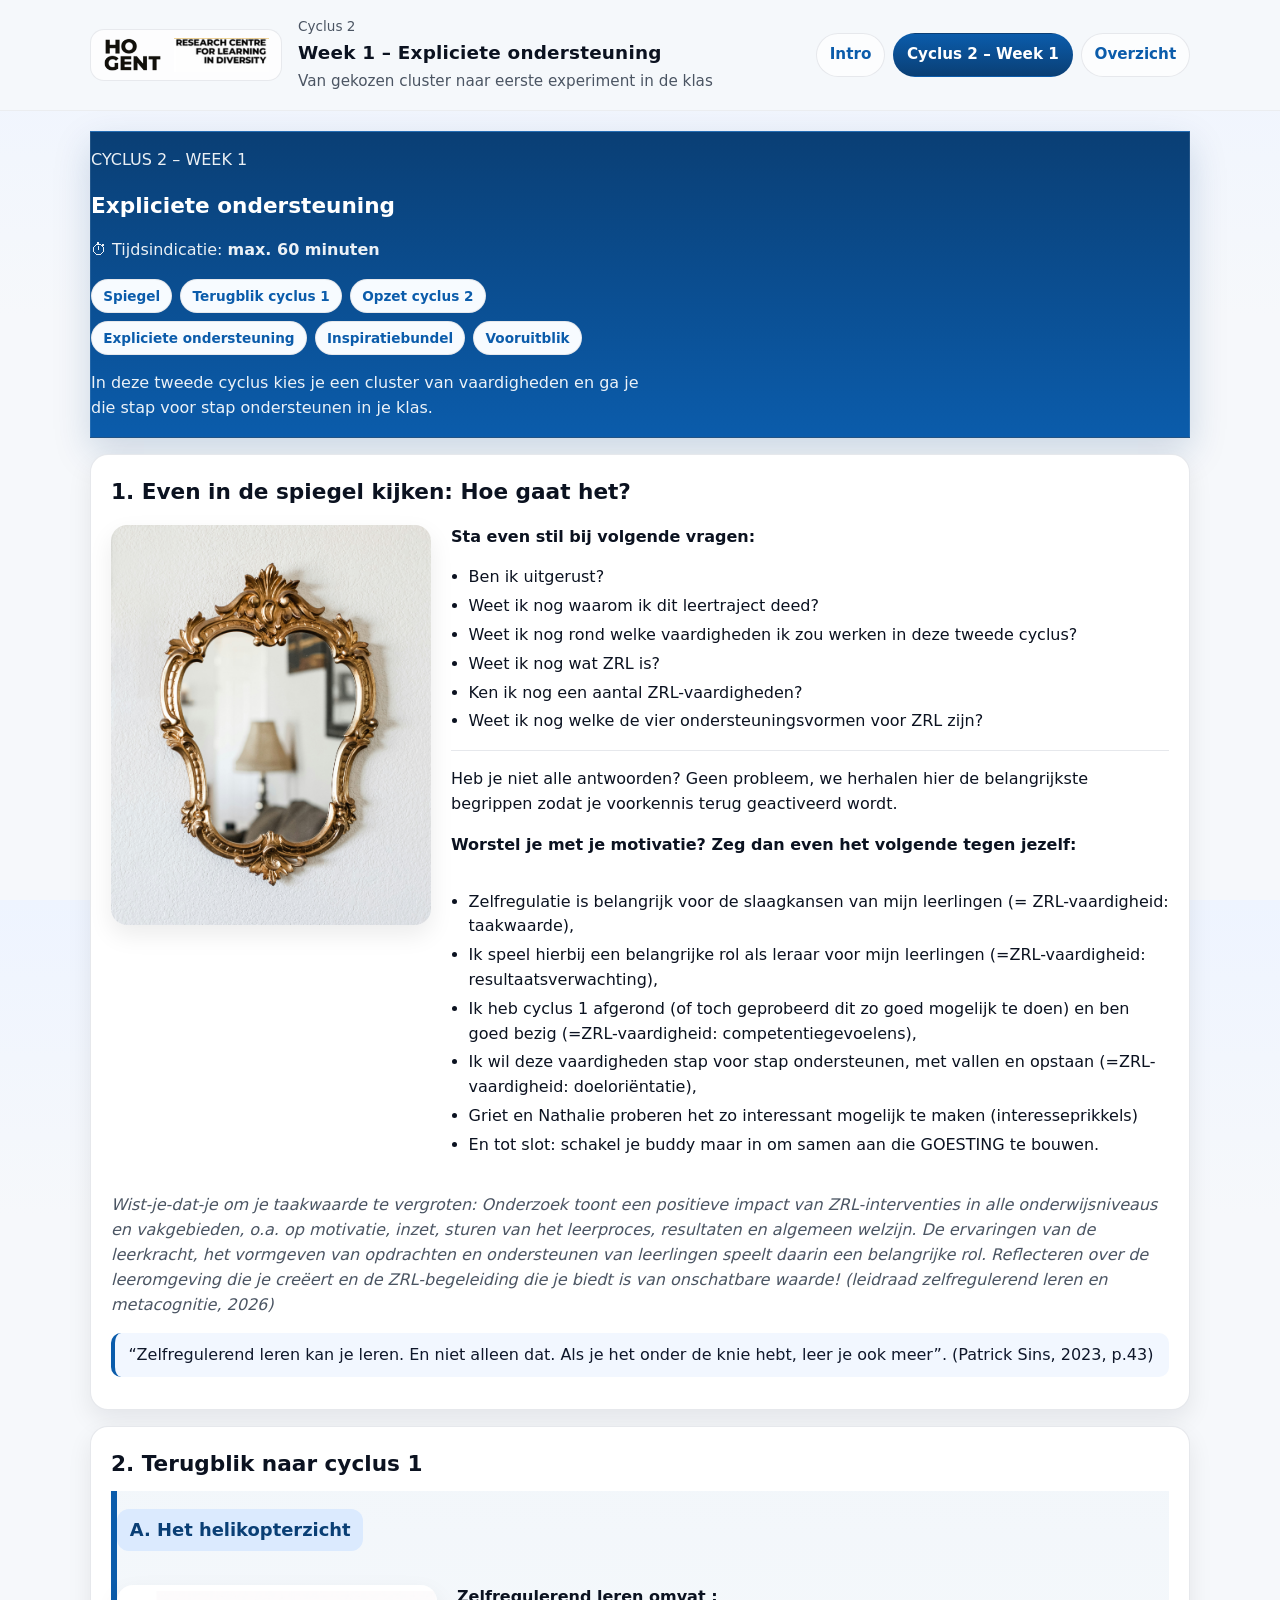
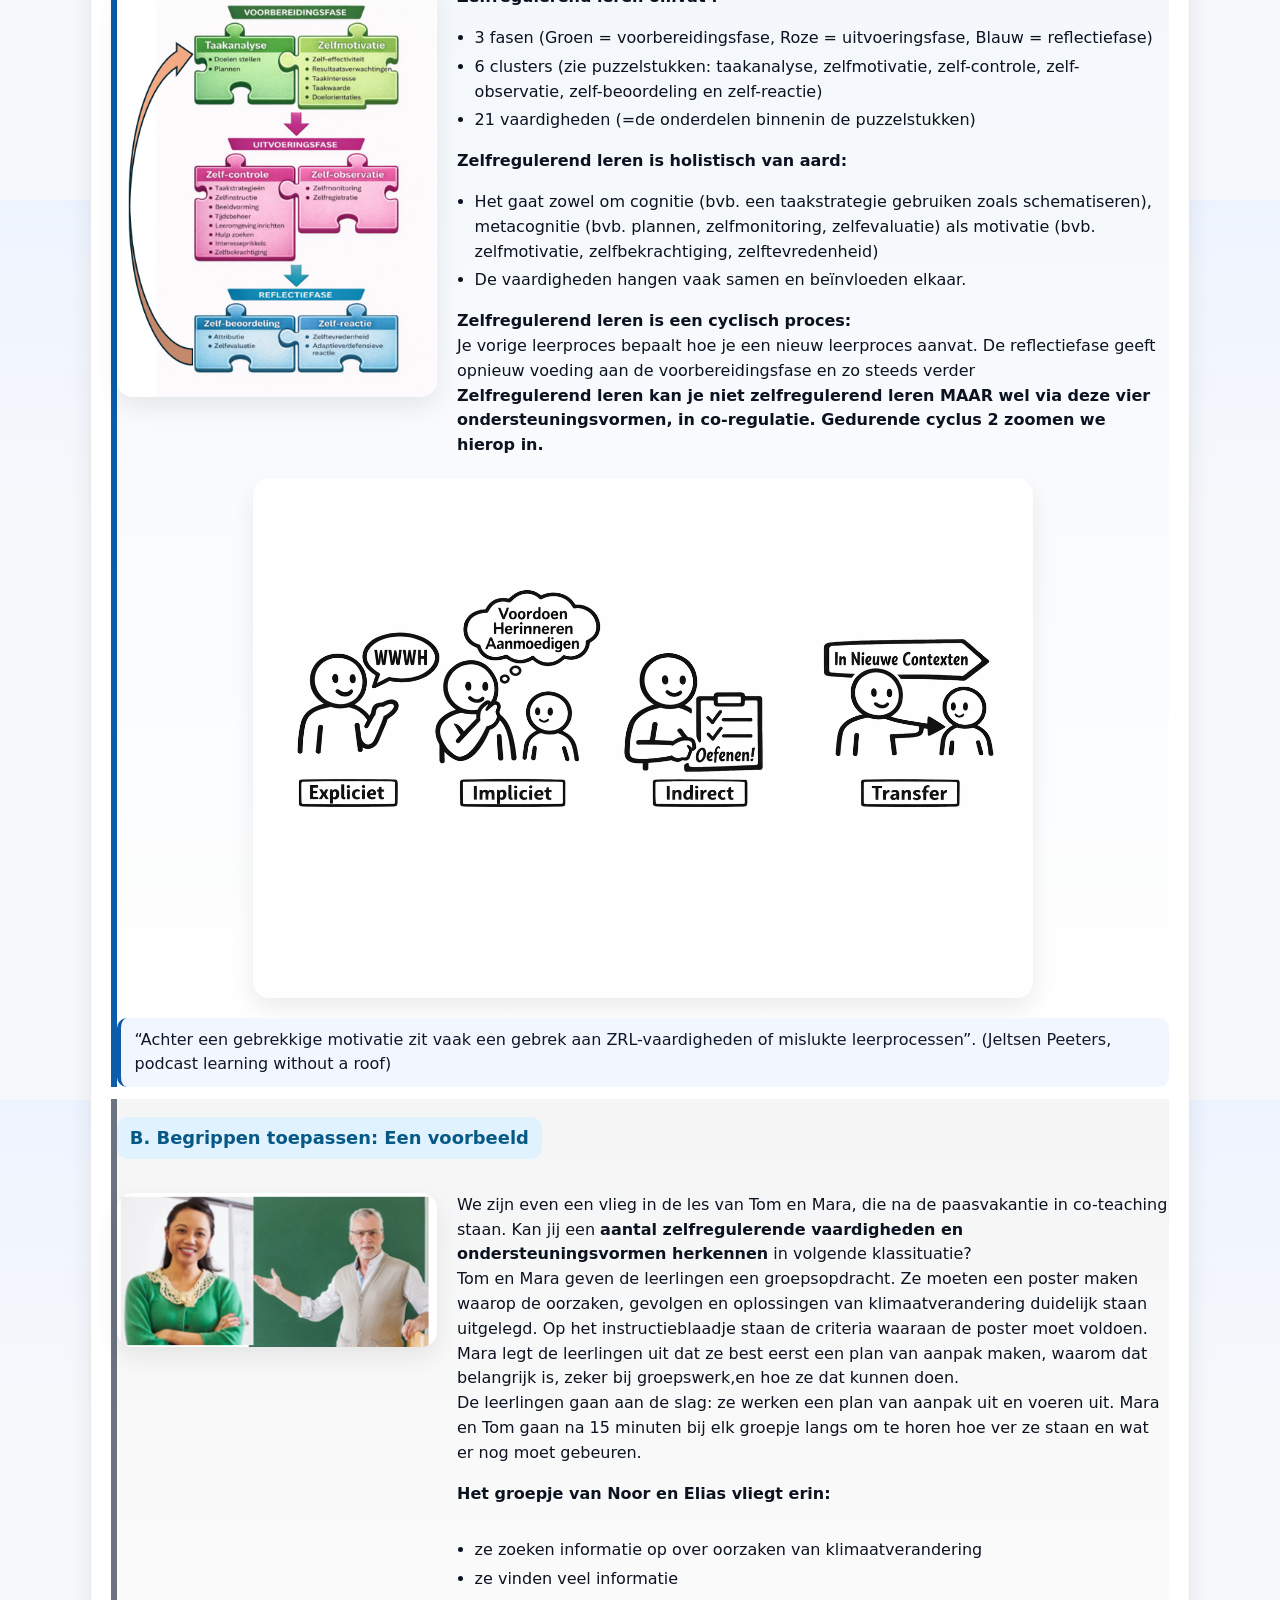
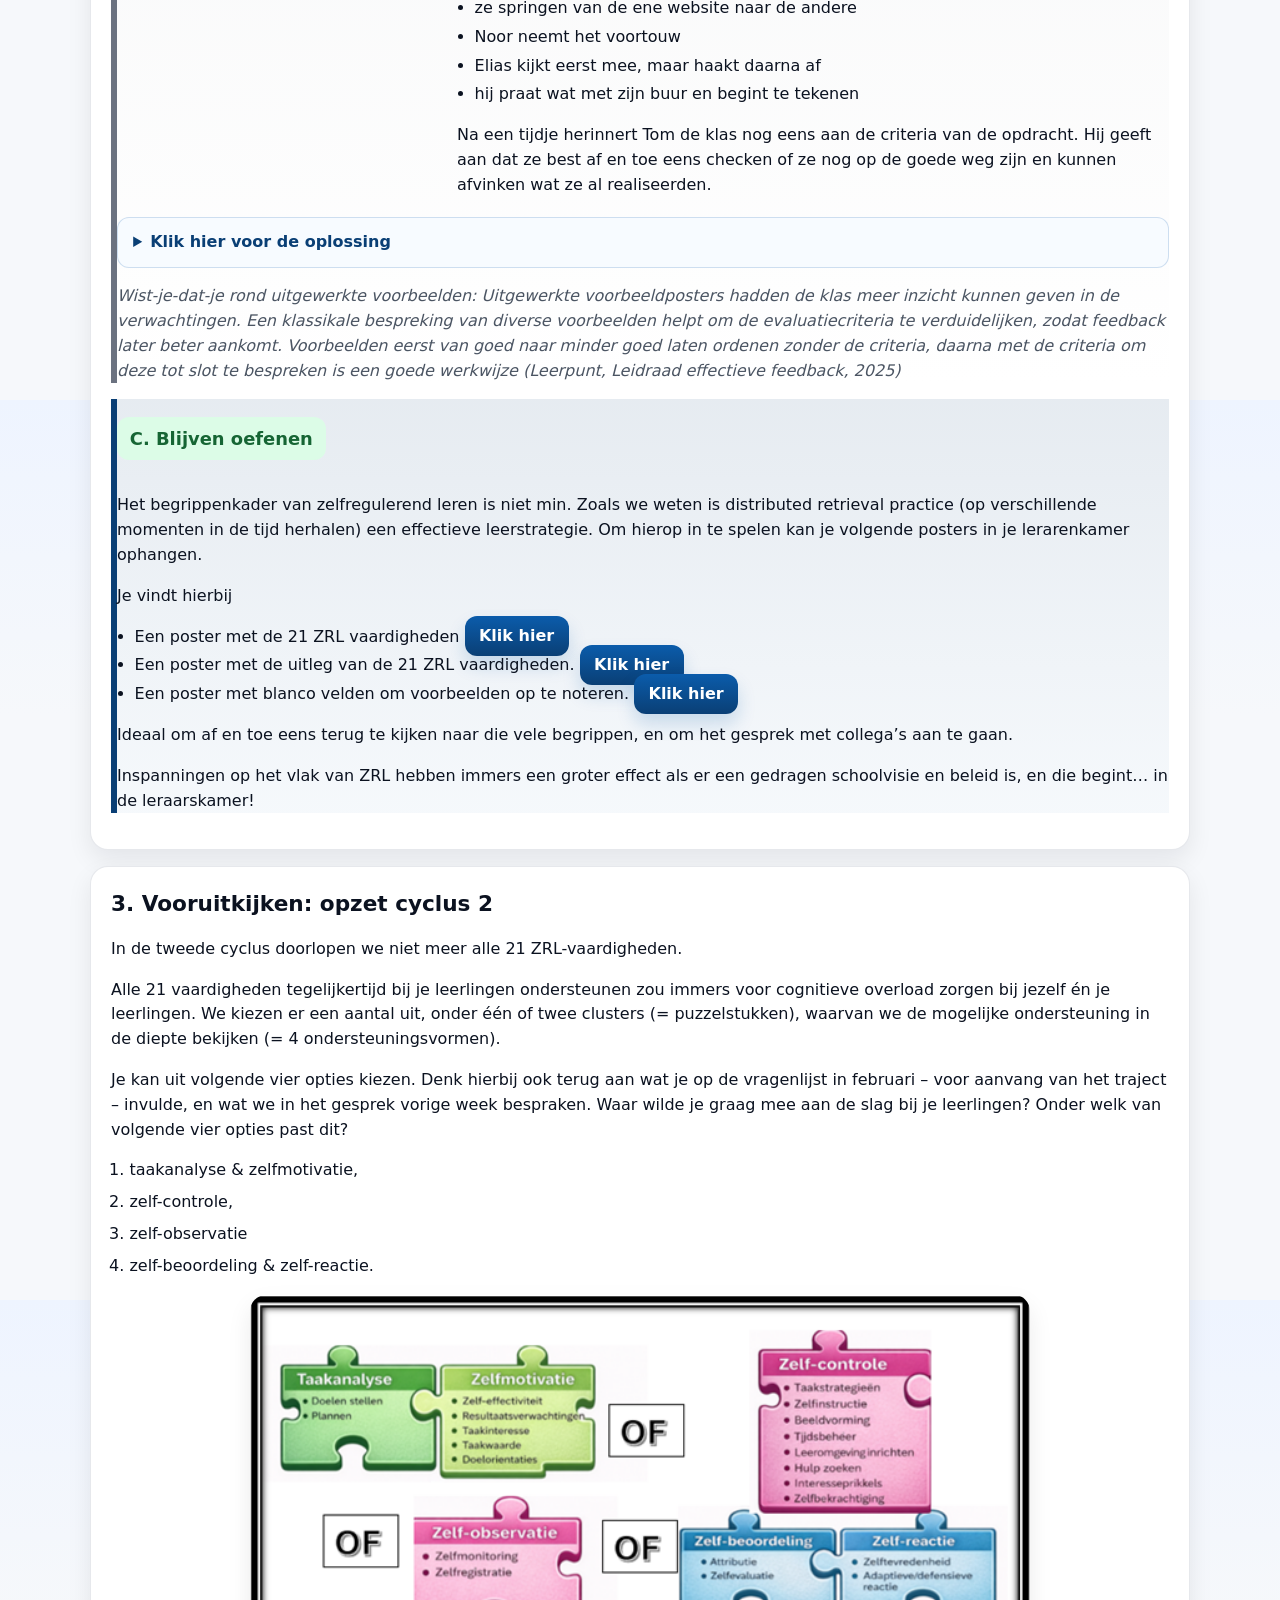
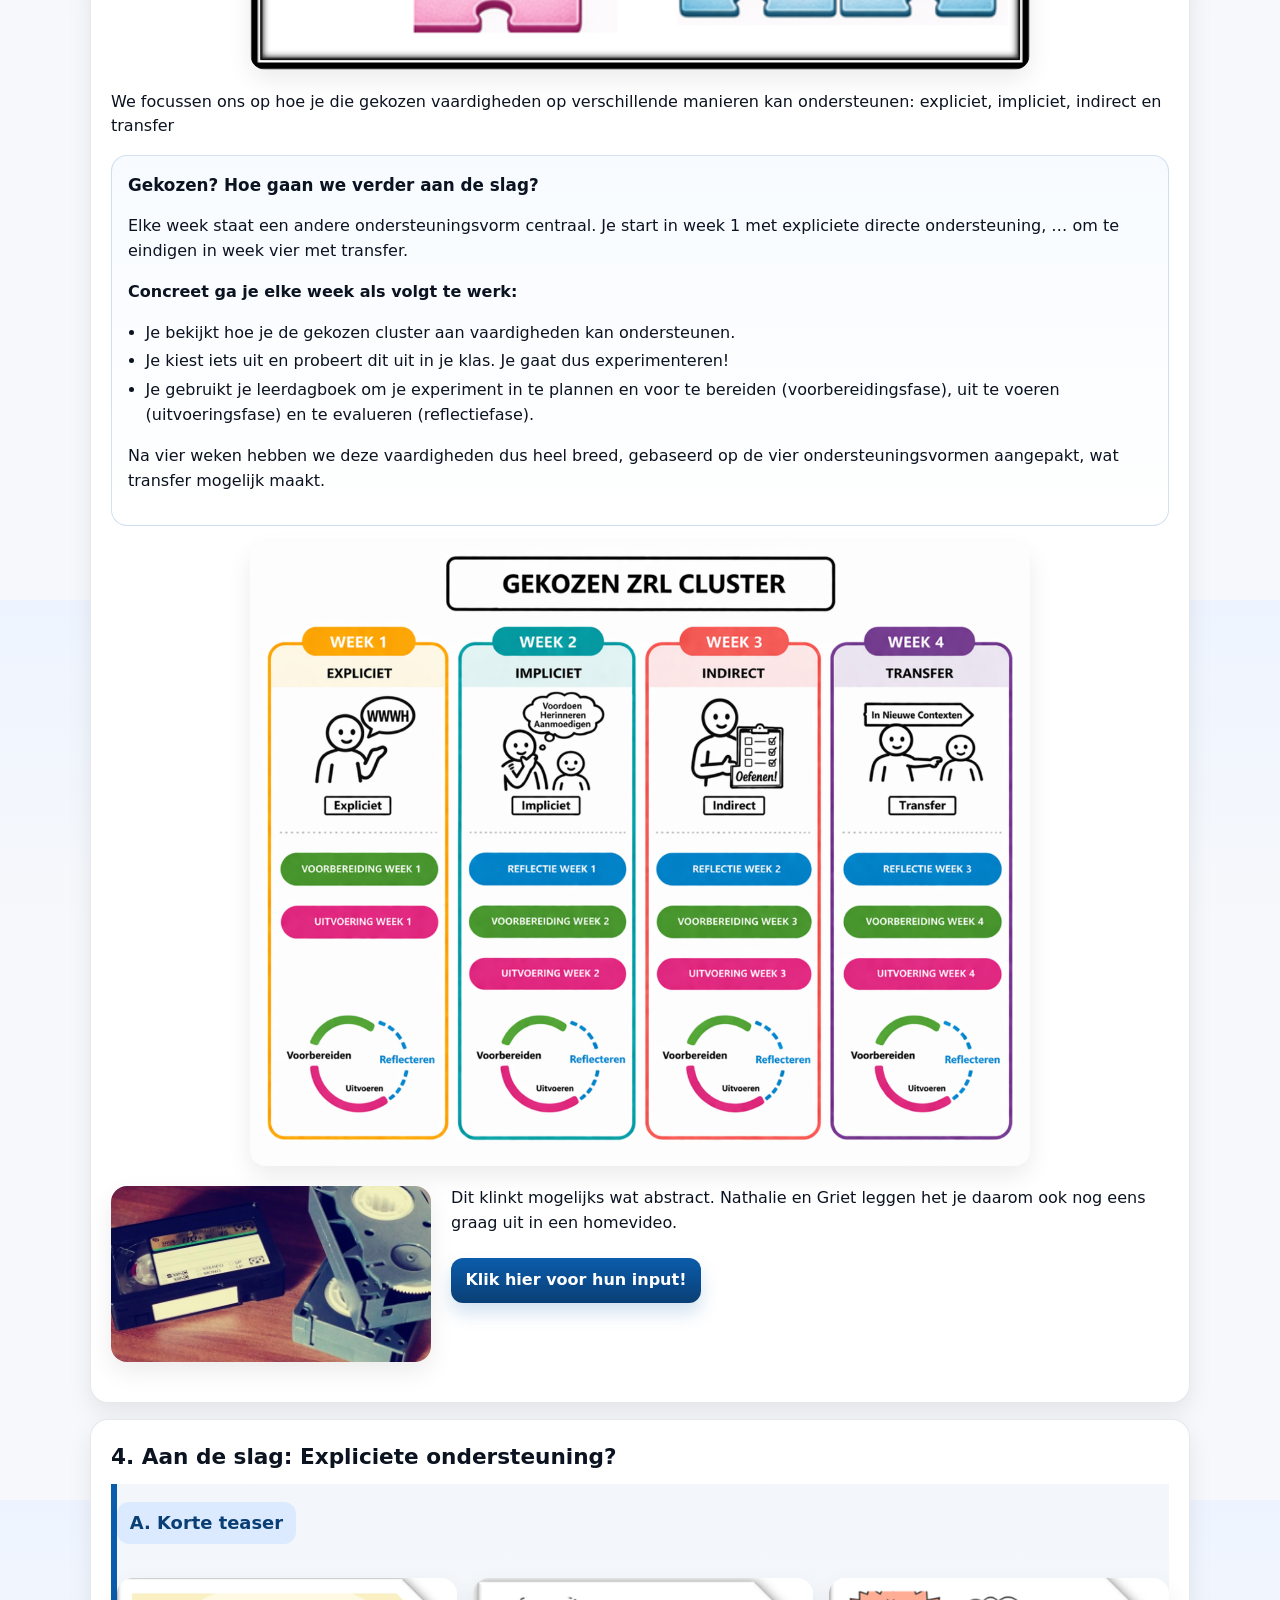
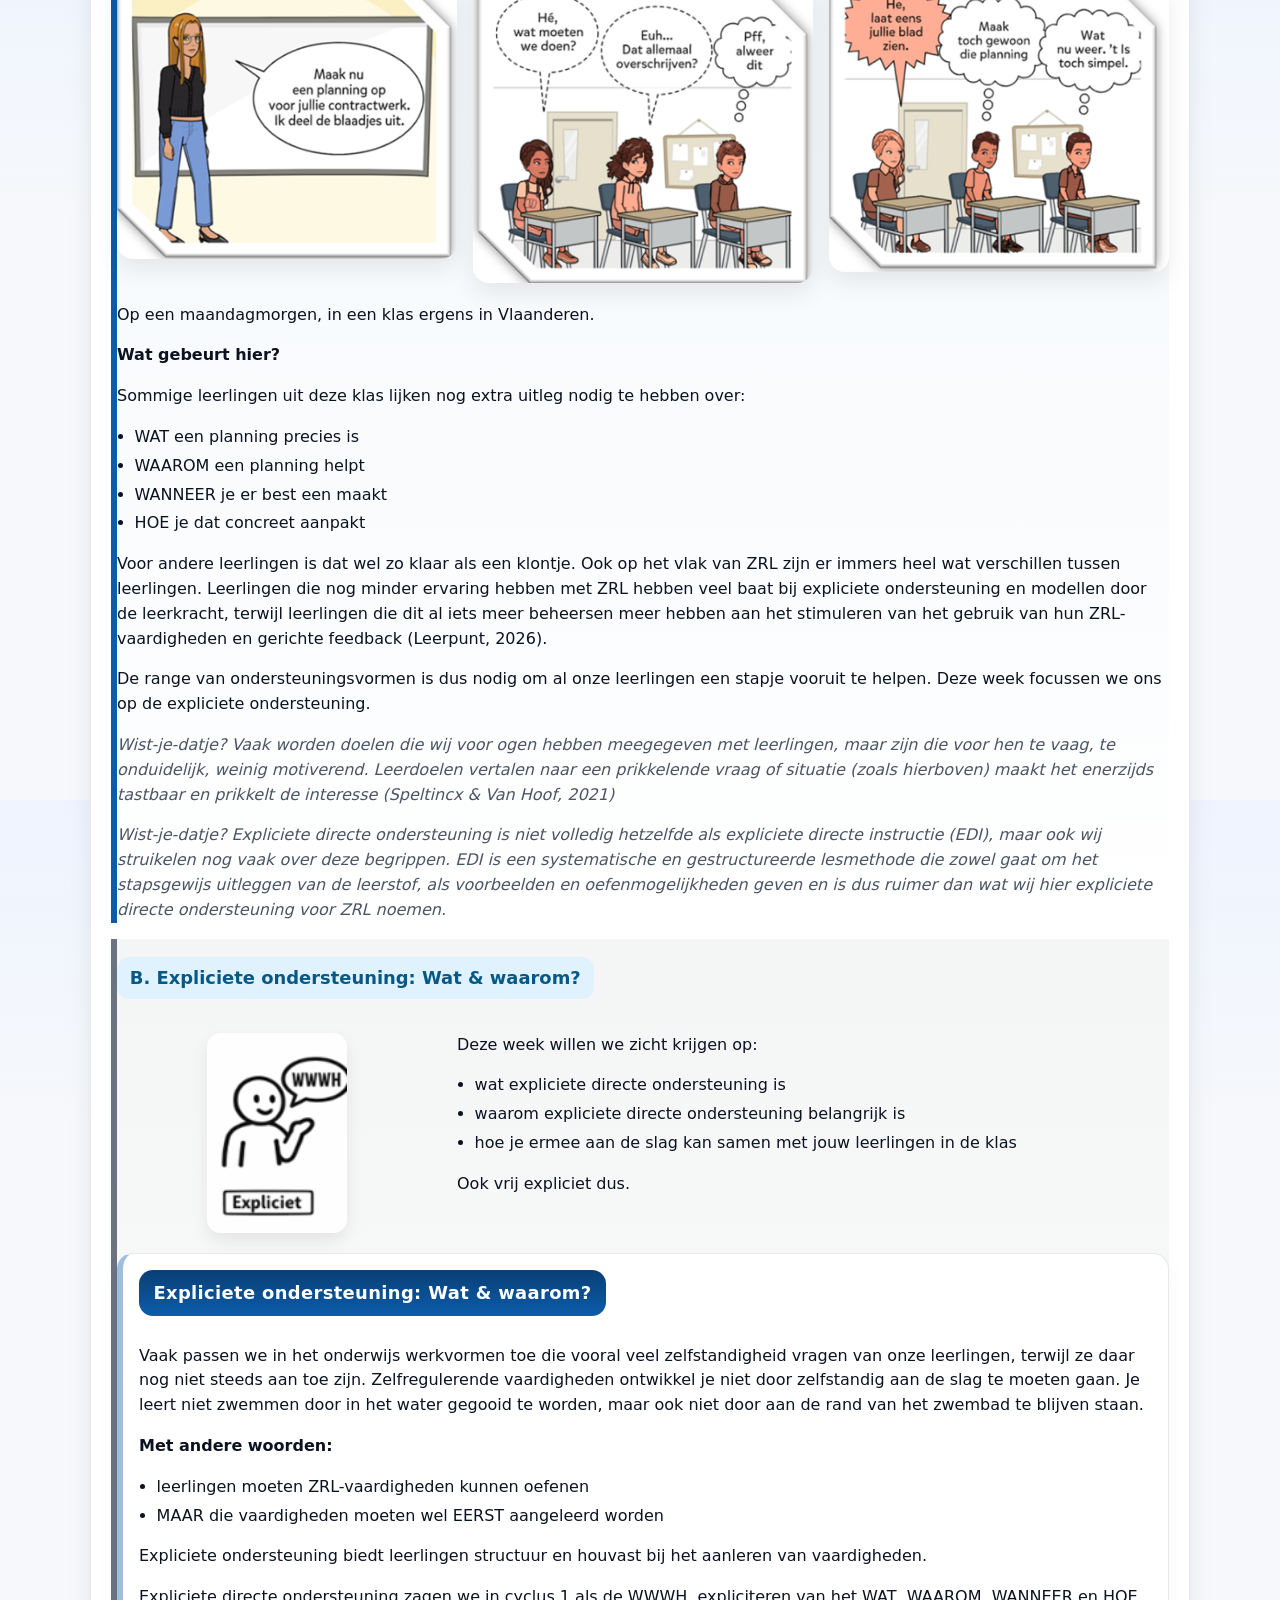
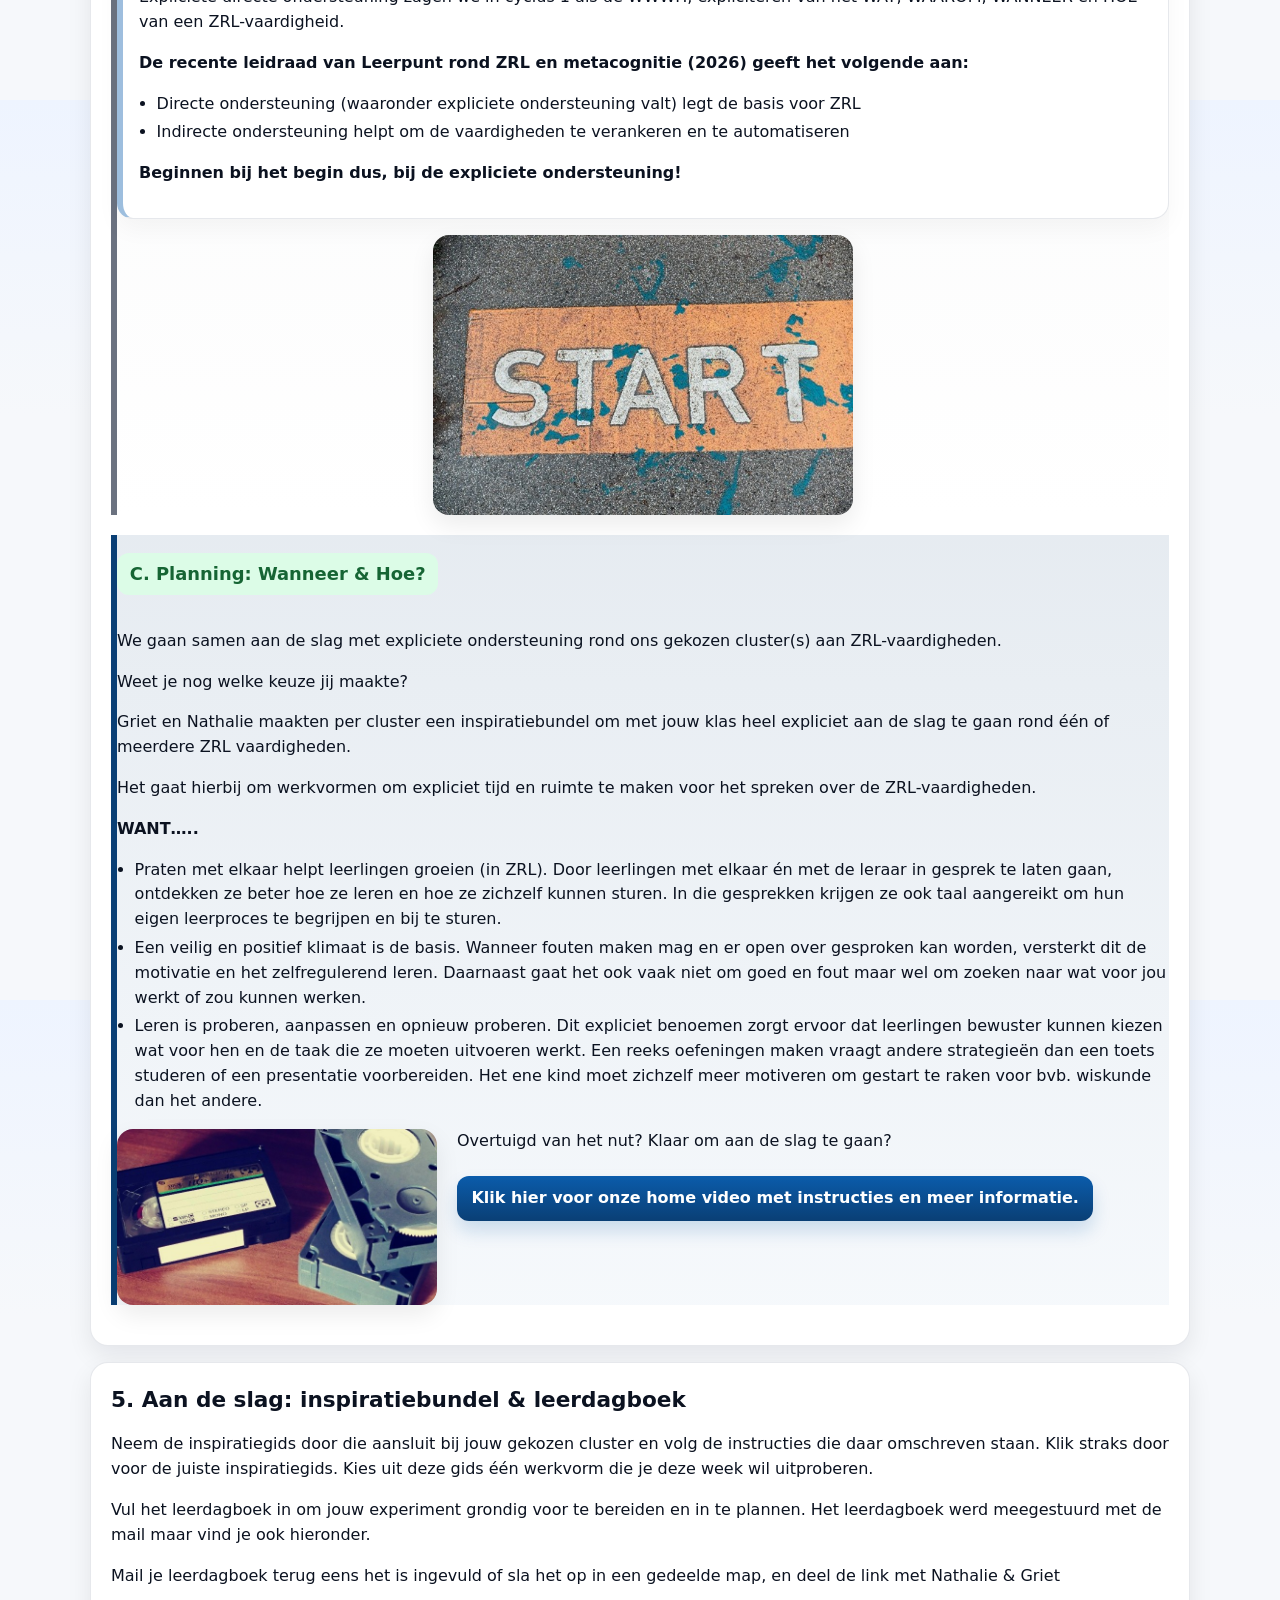
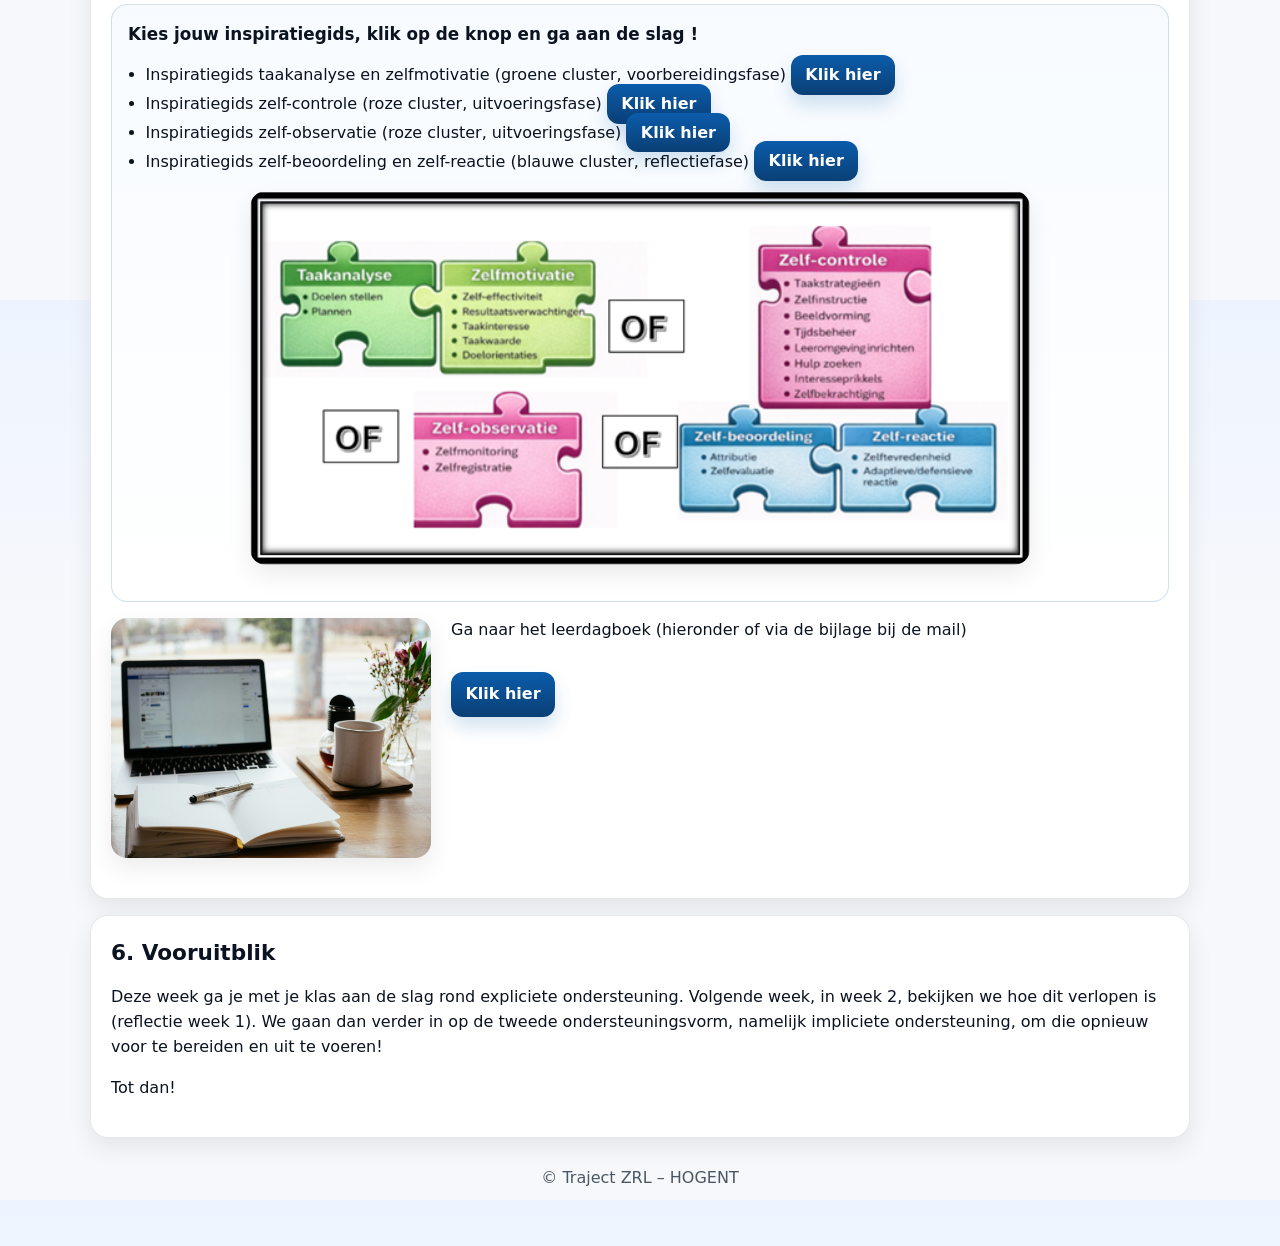
==== weeks/cyclus2-week1.html @ 9e950ed2 "Eerste upload website eerste upload website" ====
<!doctype html>
<html lang="nl">
<head>
  <meta charset="utf-8" />
  <meta name="viewport" content="width=device-width,initial-scale=1" />
  <title>ZRL – Cyclus 2 – Week 1</title>
  
  <meta name="description" content="Cyclus 2 – Week 1 – Expliciete ondersteuning" />
  <link rel="stylesheet" href="../assets/css/styles.css" />
  <style>
    .visual-large{
      width: 100%;
      max-width: 780px;
      margin: 0 auto;
      display: block;
      border-radius: 16px;
      box-shadow: 0 10px 25px rgba(0,0,0,0.08);
    }

    .visual-medium{
      width: 100%;
      max-width: 440px;
      margin: 0 auto;
      display: block;
      border-radius: 16px;
      box-shadow: 0 10px 25px rgba(0,0,0,0.08);
    }

    .btn-space-top{
      margin-top: 1rem;
      display: inline-block;
    }

    .btn-space-top-lg{
      margin-top: 1.35rem;
      display: inline-block;
    }

    .choice-grid{
      display: grid;
      grid-template-columns: repeat(2, minmax(0, 1fr));
      gap: 1rem;
      max-width: 700px;
      margin: 1rem auto 0;
      justify-items: center;
    }

    .choice-grid a{
      display: block;
      text-align: center;
      width: 100%;
    }

    .choice-grid img{
      width: 100%;
      max-width: 220px;
      margin: 0 auto;
      display: block;
      border-radius: 16px;
      box-shadow: 0 10px 25px rgba(0,0,0,0.08);
    }

    .answer-box{
      margin-top: 1rem;
    }

    .answer-box summary{
      cursor: pointer;
      font-weight: 800;
      padding: .75rem .95rem;
      border-radius: 12px;
      background: #f7fbff;
      border: 1px solid rgba(11,92,171,0.18);
      color: var(--brand-2);
    }

    .answer-box .details-body{
      margin-top: .75rem;
      padding: 1rem;
      border-radius: 14px;
      background: #fbfdff;
      border: 1px dashed rgba(11,92,171,0.35);
    }

    .stacked-visual{
      margin: 1rem 0 1.25rem;
    }

    /* lichtere A/B/C labels + iets groter */
    .subsection--a .subsection-label,
    .subsection--b .subsection-label,
    .subsection--c .subsection-label{
      font-size: 1.12rem;
      font-weight: 800;
      padding: .45rem .8rem;
      border-radius: 12px;
      display: inline-block;
    }

    .subsection--a .subsection-label{
      background: #dbeafe;
      color: #0a3f75;
    }

    .subsection--b .subsection-label{
      background: #e0f2fe;
      color: #075985;
    }

    .subsection--c .subsection-label{
      background: #dcfce7;
      color: #166534;
    }

    /* helikopterzicht groter */
    .helikopter-img{
      max-width: 460px;
    }

    /* start afbeelding kleiner */
    .start-img{
      max-width: 420px;
    }

    /* leerdagboekknop wat lager */
    .leerdagboek-btn{
      margin-top: 1.8rem;
      display: inline-block;
    }

    @media (max-width: 650px){
      .choice-grid{
        grid-template-columns: 1fr;
      }
    }
  </style>
</head>
<body>
  <a class="skip-link" href="#content">Spring naar inhoud</a>
  <header class="site-header">
    <div class="container header-inner">
      <div class="brand">
        <div class="brand-logos">
          <img class="logo" src="../HOGENT-LOGO.png" alt="HOGENT logo">
          <img class="logo" src="../LDIV-logo.png" alt="Research Centre for Learning in Diversity logo">
        </div>
        <div class="brand-text">
          <p class="kicker">Cyclus 2</p>
          <h1>Week 1 – Expliciete ondersteuning</h1>
          <p class="subtitle">Van gekozen cluster naar eerste experiment in de klas</p>
        </div>
      </div>

      <nav class="topnav" aria-label="Hoofdnavigatie">
        <a class="navlink" href="../index.html">Intro</a>
        <a class="navlink active" href="cyclus2-week1.html">Cyclus 2 – Week 1</a>
        <a class="navlink" href="../index.html#overzicht">Overzicht</a>
      </nav>
    </div>
  </header>

  <main id="content" class="container">

    <section class="hero-split">
      <div class="hero-text">
        <p class="hero-kicker">CYCLUS 2 – WEEK 1</p>
        <h2>Expliciete ondersteuning</h2>
        <p>⏱ Tijdsindicatie: <strong>max. 60 minuten</strong></p>

        <div class="pillrow" aria-label="Snelle navigatie">
          <a class="pill" href="#spiegel">Spiegel</a>
          <a class="pill" href="#terugblik-cyclus1">Terugblik cyclus 1</a>
          <a class="pill" href="#opzet-cyclus2">Opzet cyclus 2</a>
          <a class="pill" href="#expliciete-ondersteuning">Expliciete ondersteuning</a>
          <a class="pill" href="#inspiratiebundel">Inspiratiebundel</a>
          <a class="pill" href="#vooruitblik">Vooruitblik</a>
        </div>

        <p>In deze tweede cyclus kies je een cluster van vaardigheden en ga je die stap voor stap ondersteunen in je klas.</p>
      </div>
    </section>

    <section id="spiegel" class="card">
      <h2>1. Even in de spiegel kijken: Hoe gaat het?</h2>

      <div class="image-inline">
        <img src="../Spiegel.jpg" alt="Spiegel" class="image-inline__img">
        <div class="image-inline__text">
          <p><strong>Sta even stil bij volgende vragen:</strong></p>
          <ul class="checklist">
            <li>Ben ik uitgerust?</li>
            <li>Weet ik nog waarom ik dit leertraject deed?</li>
            <li>Weet ik nog rond welke vaardigheden ik zou werken in deze tweede cyclus?</li>
            <li>Weet ik nog wat ZRL is?</li>
            <li>Ken ik nog een aantal ZRL-vaardigheden?</li>
            <li>Weet ik nog welke de vier ondersteuningsvormen voor ZRL zijn?</li>
          </ul>

          <hr class="sep">

          <p>Heb je niet alle antwoorden? Geen probleem, we herhalen hier de belangrijkste begrippen zodat je voorkennis terug geactiveerd wordt.</p>
 <div style="height: 1rem;"></div>
          <p><strong>Worstel je met je motivatie? Zeg dan even het volgende tegen jezelf:</strong></p>
          <div style="height: 1rem;"></div>
          <ul class="checklist">
            <li>Zelfregulatie is belangrijk voor de slaagkansen van mijn leerlingen (= ZRL-vaardigheid: taakwaarde),</li>
            <li>Ik speel hierbij een belangrijke rol als leraar voor mijn leerlingen (=ZRL-vaardigheid: resultaatsverwachting),</li>
            <li>Ik heb cyclus 1 afgerond (of toch geprobeerd dit zo goed mogelijk te doen) en ben goed bezig (=ZRL-vaardigheid: competentiegevoelens),</li>
            <li>Ik wil deze vaardigheden stap voor stap ondersteunen, met vallen en opstaan (=ZRL-vaardigheid: doeloriëntatie),</li>
            <li>Griet en Nathalie proberen het zo interessant mogelijk te maken (interesseprikkels)</li>
            <li>En tot slot: schakel je buddy maar in om samen aan die GOESTING te bouwen.</li>
          </ul>
        </div>
      </div>

      <p class="note"><em>Wist-je-dat-je om je taakwaarde te vergroten:
      Onderzoek toont een positieve impact van ZRL-interventies in alle onderwijsniveaus en vakgebieden, o.a. op motivatie, inzet, sturen van het leerproces, resultaten en algemeen welzijn. De ervaringen van de leerkracht, het vormgeven van opdrachten en ondersteunen van leerlingen speelt daarin een belangrijke rol. Reflecteren over de leeromgeving die je creëert en de ZRL-begeleiding die je biedt is van onschatbare waarde! (leidraad zelfregulerend leren en metacognitie, 2026)</em></p>

      <p class="quote">“Zelfregulerend leren kan je leren. En niet alleen dat. Als je het onder de knie hebt, leer je ook meer”. (Patrick Sins, 2023, p.43)</p>
    </section>

    <section id="terugblik-cyclus1" class="card">
      <h2>2. Terugblik naar cyclus 1</h2>

      <section class="subsection subsection--a">
        <p class="subsection-label">A. Het helikopterzicht</p>

        <div class="image-inline">
          <img src="../Helikopterzicht.png" alt="Helikopterzicht op zelfregulerend leren" class="image-inline__img helikopter-img">
          <div class="image-inline__text">
            <p><strong>Zelfregulerend leren omvat :</strong></p>
            <ul class="checklist">
              <li>3 fasen (Groen = voorbereidingsfase, Roze = uitvoeringsfase, Blauw = reflectiefase)</li>
              <li>6 clusters (zie puzzelstukken: taakanalyse, zelfmotivatie, zelf-controle, zelf-observatie, zelf-beoordeling en zelf-reactie)</li>
              <li>21 vaardigheden (=de onderdelen binnenin de puzzelstukken)</li>
            </ul>

            <p><strong>Zelfregulerend leren is holistisch van aard:</strong></p>
            <ul class="checklist">
              <li>Het gaat zowel om cognitie (bvb. een taakstrategie gebruiken zoals schematiseren), metacognitie (bvb. plannen, zelfmonitoring, zelfevaluatie) als motivatie (bvb. zelfmotivatie, zelfbekrachtiging, zelftevredenheid)</li>
              <li>De vaardigheden hangen vaak samen en beïnvloeden elkaar.</li>
            </ul>

            <p><strong>Zelfregulerend leren is een cyclisch proces:</strong></p>
            <p>Je vorige leerproces bepaalt hoe je een nieuw leerproces aanvat. De reflectiefase geeft opnieuw voeding aan de voorbereidingsfase en zo steeds verder</p>

            <p><strong>Zelfregulerend leren kan je niet zelfregulerend leren MAAR wel via deze vier ondersteuningsvormen, in co-regulatie. Gedurende cyclus 2 zoomen we hierop in.</strong></p>
          </div>
        </div>

        <div class="stacked-visual">
          <img src="../Ondersteuningsvormen.png" alt="Ondersteuningsvormen" class="visual-large">
        </div>

        <p class="quote">“Achter een gebrekkige motivatie zit vaak een gebrek aan ZRL-vaardigheden of mislukte leerprocessen”. (Jeltsen Peeters, podcast learning without a roof)</p>
      </section>

      <section class="subsection subsection--b">
        <p class="subsection-label">B. Begrippen toepassen: Een voorbeeld</p>

        <div class="image-inline">
          <img src="../tomenmaraduo.png" alt="Tom en Mara duo" class="image-inline__img">
          <div class="image-inline__text">
            <p>We zijn even een vlieg in de les van Tom en Mara, die na de paasvakantie in co-teaching staan. Kan jij een <strong>aantal zelfregulerende vaardigheden en ondersteuningsvormen herkennen</strong> in volgende klassituatie?</p>
            
            <p>Tom en Mara geven de leerlingen een groepsopdracht. Ze moeten een poster maken waarop de oorzaken, gevolgen en oplossingen van klimaatverandering duidelijk staan uitgelegd. Op het instructieblaadje staan de criteria waaraan de poster moet voldoen.</p>
            <p>Mara legt de leerlingen uit dat ze best eerst een plan van aanpak maken, waarom dat belangrijk is, zeker bij groepswerk,en hoe ze dat kunnen doen.</p>
            <p>De leerlingen gaan aan de slag: ze werken een plan van aanpak uit en voeren uit. Mara en Tom gaan na 15 minuten bij elk groepje langs om te horen hoe ver ze staan en wat er nog moet gebeuren.</p>
 <div style="height: 1rem;"></div>
            <p><strong>Het groepje van Noor en Elias vliegt erin:</strong></p>
            <div style="height: 1rem;"></div>
            <ul class="checklist">
              <li>ze zoeken informatie op over oorzaken van klimaatverandering</li>
              <li>ze vinden veel informatie</li>
              <li>ze springen van de ene website naar de andere</li>
              <li>Noor neemt het voortouw</li>
              <li>Elias kijkt eerst mee, maar haakt daarna af</li>
              <li>hij praat wat met zijn buur en begint te tekenen</li>
            </ul>

            <p>Na een tijdje herinnert Tom de klas nog eens aan de criteria van de opdracht. Hij geeft aan dat ze best af en toe eens checken of ze nog op de goede weg zijn en kunnen afvinken wat ze al realiseerden.</p>
          </div>
        </div>

        <details class="answer-box">
          <summary>Klik hier voor de oplossing</summary>
          <div class="details-body">
            <p>Antwoord: De criteria waaraan de poster moet voldoen maakt de doelen van Tom en Mara een stuk helderder. Mara biedt expliciete ondersteuning rond plannen. Tom geeft impliciete ondersteuning rond zelfmonitoring door te herinneren aan de criteria bovenaan het instructieblad. Noor en Elias lijken niet echt een duidelijke planning, noch taakstrategie te hebben. Ze zoeken van alles op maar hebben geen idee hoe ze van de informatie naar een poster gaan. Elias verliest zijn interesse in de taak en misschien ook wel zijn competentiegevoelens aangezien Noor hem niet echt een deel laat opnemen en het ook niet vooruit gaat. Elias raakt daardoor afgeleid. De omgeving of het samenwerken met Noor op deze manier zet Elias niet in een lerende houding.</p>
          </div>
        </details>

        <p class="note"><em>Wist-je-dat-je rond uitgewerkte voorbeelden: Uitgewerkte voorbeeldposters hadden de klas meer inzicht kunnen geven in de verwachtingen. Een klassikale bespreking van diverse voorbeelden helpt om de evaluatiecriteria te verduidelijken, zodat feedback later beter aankomt. Voorbeelden eerst van goed naar minder goed laten ordenen zonder de criteria, daarna met de criteria om deze tot slot te bespreken is een goede werkwijze (Leerpunt, Leidraad effectieve feedback, 2025)</em></p>
      </section>

      <section class="subsection subsection--c">
        <p class="subsection-label">C. Blijven oefenen</p>

        <div>
          <p>Het begrippenkader van zelfregulerend leren is niet min. Zoals we weten is distributed retrieval practice (op verschillende momenten in de tijd herhalen) een effectieve leerstrategie. Om hierop in te spelen kan je volgende posters in je lerarenkamer ophangen.</p>

          <p>Je vindt hierbij</p>
          <ul class="checklist">
            <li>Een poster met de 21 ZRL vaardigheden <a class="btn" href="../Poster1.pdf" target="_blank" rel="noopener">Klik hier</a></li>
            <li>Een poster met de uitleg van de 21 ZRL vaardigheden. <a class="btn" href="../Poster2.pdf" target="_blank" rel="noopener">Klik hier</a></li>
            <li>Een poster met blanco velden om voorbeelden op te noteren. <a class="btn" href="../Poster3.pdf" target="_blank" rel="noopener">Klik hier</a></li>
          </ul>

          <p>Ideaal om af en toe eens terug te kijken naar die vele begrippen, en om het gesprek met collega’s aan te gaan.</p>
          <p>Inspanningen op het vlak van ZRL hebben immers een groter effect als er een gedragen schoolvisie en beleid is, en die begint… in de leraarskamer!</p>
        </div>
      </section>
    </section>

    <section id="opzet-cyclus2" class="card">
      <h2>3. Vooruitkijken: opzet cyclus 2</h2>

      <div>
        <p>In de tweede cyclus doorlopen we niet meer alle 21 ZRL-vaardigheden.</p>
        <p>Alle 21 vaardigheden tegelijkertijd bij je leerlingen ondersteunen zou immers voor cognitieve overload zorgen bij jezelf én je leerlingen. We kiezen er een aantal uit, onder één of twee clusters (= puzzelstukken), waarvan we de mogelijke ondersteuning in de diepte bekijken (= 4 ondersteuningsvormen).</p>

        <p>Je kan uit volgende vier opties kiezen. Denk hierbij ook terug aan wat je op de vragenlijst in februari – voor aanvang van het traject – invulde, en wat we in het gesprek vorige week bespraken. Waar wilde je graag mee aan de slag bij je leerlingen? Onder welk van volgende vier opties past dit?</p>
        <ol class="examples">
          <li>taakanalyse &amp; zelfmotivatie,</li>
          <li>zelf-controle,</li>
          <li>zelf-observatie</li>
          <li>zelf-beoordeling &amp; zelf-reactie.</li>
        </ol>

        <div class="stacked-visual">
          <img src="../keuzeclusters.png" alt="Keuzeclusters" class="visual-large">
        </div>
        <p>We focussen ons op hoe je die gekozen vaardigheden op verschillende manieren kan ondersteunen: expliciet, impliciet, indirect en transfer</p>
      </div>

      <div class="callout">
        <h4>Gekozen? Hoe gaan we verder aan de slag?</h4>
        <p>Elke week staat een andere ondersteuningsvorm centraal. Je start in week 1 met expliciete directe ondersteuning, … om te eindigen in week vier met transfer.</p>

        <p><strong>Concreet ga je elke week als volgt te werk:</strong></p>
        <ul class="checklist">
          <li>Je bekijkt hoe je de gekozen cluster aan vaardigheden kan ondersteunen.</li>
          <li>Je kiest iets uit en probeert dit uit in je klas. Je gaat dus experimenteren!</li>
          <li>Je gebruikt je leerdagboek om je experiment in te plannen en voor te bereiden (voorbereidingsfase), uit te voeren (uitvoeringsfase) en te evalueren (reflectiefase).</li>
        </ul>

        <p>Na vier weken hebben we deze vaardigheden dus heel breed, gebaseerd op de vier ondersteuningsvormen aangepakt, wat transfer mogelijk maakt.</p>
      </div>

      <div class="stacked-visual">
        <img src="../aanpakcyclus2.png" alt="Aanpak cyclus 2" class="visual-large">
      </div>

      <div class="image-inline">
        <img src="../Video.jpg" alt="Video Nathalie en Griet" class="image-inline__img visual-medium">
        <div class="image-inline__text">
          <p>Dit klinkt mogelijks wat abstract. Nathalie en Griet leggen het je daarom ook nog eens graag uit in een homevideo.</p>
          <a class="btn btn-space-top-lg" target="_blank" href="https://hogent.cloud.panopto.eu/Panopto/Pages/Viewer.aspx?id=5578d87c-ec4f-4dfb-bbbb-b43200c3bcb1">
            Klik hier voor hun input!
          </a>
        </div>
      </div>
    </section>

    <section id="expliciete-ondersteuning" class="card">
      <h2>4. Aan de slag: Expliciete ondersteuning?</h2>

      <section class="subsection subsection--a">
        <p class="subsection-label">A. Korte teaser</p>

<div class="strip-grid">
  <img src="../strip1.png" alt="Strip deel 1" class="strip-grid__img">
  <img src="../strip2.png" alt="Strip deel 2" class="strip-grid__img">
  <img src="../strip3.png" alt="Strip deel 3" class="strip-grid__img">
</div>
        <div class="section-intro">
          <p>Op een maandagmorgen, in een klas ergens in Vlaanderen.</p>

          <p><strong>Wat gebeurt hier?</strong></p>
          <p>Sommige leerlingen uit deze klas lijken nog extra uitleg nodig te hebben over:</p>
          <ul class="checklist">
            <li>WAT een planning precies is</li>
            <li>WAAROM een planning helpt</li>
            <li>WANNEER je er best een maakt</li>
            <li>HOE je dat concreet aanpakt</li>
          </ul>

          <p>Voor andere leerlingen is dat wel zo klaar als een klontje. Ook op het vlak van ZRL zijn er immers heel wat verschillen tussen leerlingen. Leerlingen die nog minder ervaring hebben met ZRL hebben veel baat bij expliciete ondersteuning en modellen door de leerkracht, terwijl leerlingen die dit al iets meer beheersen meer hebben aan het stimuleren van het gebruik van hun ZRL-vaardigheden en gerichte feedback (Leerpunt, 2026).</p>
          <p>De range van ondersteuningsvormen is dus nodig om al onze leerlingen een stapje vooruit te helpen. Deze week focussen we ons op de expliciete ondersteuning.</p>

          <p class="note"><em>Wist-je-datje? Vaak worden doelen die wij voor ogen hebben meegegeven met leerlingen, maar zijn die voor hen te vaag, te onduidelijk, weinig motiverend. Leerdoelen vertalen naar een prikkelende vraag of situatie (zoals hierboven) maakt het enerzijds tastbaar en prikkelt de interesse (Speltincx &amp; Van Hoof, 2021)</em></p>

          <p class="note"><em>Wist-je-datje? Expliciete directe ondersteuning is niet volledig hetzelfde als expliciete directe instructie (EDI), maar ook wij struikelen nog vaak over deze begrippen. EDI is een systematische en gestructureerde lesmethode die zowel gaat om het stapsgewijs uitleggen van de leerstof, als voorbeelden en oefenmogelijkheden geven en is dus ruimer dan wat wij hier expliciete directe ondersteuning voor ZRL noemen.</em></p>
        </div>
      </section>

      <section class="subsection subsection--b">
        <p class="subsection-label">B. Expliciete ondersteuning: Wat &amp; waarom?</p>

        <div class="image-inline">
          <img src="../Expliciet.png" alt="Expliciete ondersteuning" class="image-inline__img illustration-sm">
          <div class="image-inline__text section-intro">
            <p>Deze week willen we zicht krijgen op:</p>
            <ul class="checklist">
              <li>wat expliciete directe ondersteuning is</li>
              <li>waarom expliciete directe ondersteuning belangrijk is</li>
              <li>hoe je ermee aan de slag kan samen met jouw leerlingen in de klas</li>
            </ul>

            <p>Ook vrij expliciet dus.</p>
          </div>
        </div>

        <div class="w-section">
          <h3 class="w-title">Expliciete ondersteuning: Wat &amp; waarom?</h3>

          <p>Vaak passen we in het onderwijs werkvormen toe die vooral veel zelfstandigheid vragen van onze leerlingen, terwijl ze daar nog niet steeds aan toe zijn. Zelfregulerende vaardigheden ontwikkel je niet door zelfstandig aan de slag te moeten gaan. Je leert niet zwemmen door in het water gegooid te worden, maar ook niet door aan de rand van het zwembad te blijven staan.</p>

          <p><strong>Met andere woorden:</strong></p>
          <ul class="checklist">
            <li>leerlingen moeten ZRL-vaardigheden kunnen oefenen</li>
            <li>MAAR die vaardigheden moeten wel EERST aangeleerd worden</li>
          </ul>

          <p>Expliciete ondersteuning biedt leerlingen structuur en houvast bij het aanleren van vaardigheden.</p>
          <p>Expliciete directe ondersteuning zagen we in cyclus 1 als de WWWH, expliciteren van het WAT, WAAROM, WANNEER en HOE van een ZRL-vaardigheid.</p>

          <p><strong>De recente leidraad van Leerpunt rond ZRL en metacognitie (2026) geeft het volgende aan:</strong></p>
          <ul class="checklist">
            <li>Directe ondersteuning (waaronder expliciete ondersteuning valt) legt de basis voor ZRL</li>
            <li>Indirecte ondersteuning helpt om de vaardigheden te verankeren en te automatiseren</li>
          </ul>

          <p><strong>Beginnen bij het begin dus, bij de expliciete ondersteuning!</strong></p>
        </div>

        <div class="stacked-visual">
          <img src="../start.jpg" alt="Start van expliciete ondersteuning" class="visual-large start-img">
        </div>
      </section>

      <section class="subsection subsection--c">
        <p class="subsection-label">C. Planning: Wanneer &amp; Hoe?</p>

        <div class="section-intro">
          <p>We gaan samen aan de slag met expliciete ondersteuning rond ons gekozen cluster(s) aan ZRL-vaardigheden.</p>
          <p>Weet je nog welke keuze jij maakte?</p>

          <p>Griet en Nathalie maakten per cluster een inspiratiebundel om met jouw klas heel expliciet aan de slag te gaan rond één of meerdere ZRL vaardigheden.</p>

          <p>Het gaat hierbij om werkvormen om expliciet tijd en ruimte te maken voor het spreken over de ZRL-vaardigheden.</p>
          <p><strong>WANT…..</strong></p>

          <ul class="checklist">
            <li>Praten met elkaar helpt leerlingen groeien (in ZRL). Door leerlingen met elkaar én met de leraar in gesprek te laten gaan, ontdekken ze beter hoe ze leren en hoe ze zichzelf kunnen sturen. In die gesprekken krijgen ze ook taal aangereikt om hun eigen leerproces te begrijpen en bij te sturen.</li>
            <li>Een veilig en positief klimaat is de basis. Wanneer fouten maken mag en er open over gesproken kan worden, versterkt dit de motivatie en het zelfregulerend leren. Daarnaast gaat het ook vaak niet om goed en fout maar wel om zoeken naar wat voor jou werkt of zou kunnen werken.</li>
            <li>Leren is proberen, aanpassen en opnieuw proberen. Dit expliciet benoemen zorgt ervoor dat leerlingen bewuster kunnen kiezen wat voor hen en de taak die ze moeten uitvoeren werkt. Een reeks oefeningen maken vraagt andere strategieën dan een toets studeren of een presentatie voorbereiden. Het ene kind moet zichzelf meer motiveren om gestart te raken voor bvb. wiskunde dan het andere.</li>
          </ul>
        </div>

        <div class="image-inline">
          <img src="../Video.jpg" alt="Homevideo met instructies" class="image-inline__img visual-medium">
          <div class="image-inline__text">
            <p>Overtuigd van het nut? Klaar om aan de slag te gaan?</p>
            <a class="btn btn-space-top-lg" target="_blank" href="https://hogent.cloud.panopto.eu/Panopto/Pages/Viewer.aspx?id=6448cefd-10f1-4ac4-acc9-b43200b6cffa">
              Klik hier voor onze home video met instructies en meer informatie.
            </a>
          </div>
        </div>
      </section>
    </section>

    <section id="inspiratiebundel" class="card">
      <h2>5. Aan de slag: inspiratiebundel &amp; leerdagboek</h2>

      <p>Neem de inspiratiegids door die aansluit bij jouw gekozen cluster en volg de instructies die daar omschreven staan. Klik straks door voor de juiste inspiratiegids. Kies uit deze gids één werkvorm die je deze week wil uitproberen.</p>

      <p>Vul het leerdagboek in om jouw experiment grondig voor te bereiden en in te plannen. Het leerdagboek werd meegestuurd met de mail maar vind je ook hieronder.</p>

      <p>Mail je leerdagboek terug eens het is ingevuld of sla het op in een gedeelde map, en deel de link met Nathalie &amp; Griet</p>

      <div class="callout">
        <h4>Kies jouw inspiratiegids, klik op de knop en ga aan de slag !</h4>

        <ul class="checklist">
          <li>Inspiratiegids taakanalyse en zelfmotivatie (groene cluster, voorbereidingsfase) <a class="btn" href="../Inspiratiegids1.pdf" target="_blank" rel="noopener">Klik hier</a></li>
          <li>Inspiratiegids zelf-controle (roze cluster, uitvoeringsfase) <a class="btn" href="../Inspiratiegids2.pdf" target="_blank" rel="noopener">Klik hier</a></li>
          <li>Inspiratiegids zelf-observatie (roze cluster, uitvoeringsfase) <a class="btn" href="../Inspiratiegids3.pdf" target="_blank" rel="noopener">Klik hier</a></li>
          <li>Inspiratiegids zelf-beoordeling en zelf-reactie (blauwe cluster, reflectiefase) <a class="btn" href="../Inspiratiegids4.pdf" target="_blank" rel="noopener">Klik hier</a></li>
        </ul>

        <div class="stacked-visual">
          <img src="../keuzeclusters.png" alt="Keuzeclusters" class="visual-large">
        </div>
      </div>

      <div class="image-inline">
        <img src="../online-leerdagboek.jpg" alt="Online leerdagboek" class="image-inline__img">
        <div class="image-inline__text">
          <p>Ga naar het leerdagboek (hieronder of via de bijlage bij de mail)</p>
          <a class="btn leerdagboek-btn" href="../Leerdagboekweek1.docx" target="_blank" rel="noopener">Klik hier</a>
        </div>
      </div>
    </section>

    <section id="vooruitblik" class="card">
      <h2>6. Vooruitblik</h2>

      <p>Deze week ga je met je klas aan de slag rond expliciete ondersteuning. Volgende week, in week 2, bekijken we hoe dit verlopen is (reflectie week 1). We gaan dan verder in op de tweede ondersteuningsvorm, namelijk impliciete ondersteuning, om die opnieuw voor te bereiden en uit te voeren!</p>
      <p>Tot dan!</p>
    </section>

    <footer class="footer">
      <p class="note">© Traject ZRL – HOGENT </p>
    </footer>
  </main>

  <script src="../assets/js/main.js"></script>
</body>
</html>
---- assets/css/styles.css ----
/* =========================
   RESET + VARIABELEN
   ========================= */
:root{
  --bg: #f6f8fb;
  --card: #ffffff;
  --ink: #0b1220;
  --muted: #4b5563;
  --brand: #0b5cab;
  --brand-2: #0a3f75;
  --line: #e5e7eb;
  --shadow: 0 10px 25px rgba(2, 6, 23, 0.08);
  --radius: 18px;
}

*{ box-sizing: border-box; }
html, body { margin: 0; padding: 0; }
html, body { height: 100%; }

body{
  font-family: ui-sans-serif, system-ui, -apple-system, Segoe UI, Roboto, Arial, "Apple Color Emoji","Segoe UI Emoji";
  color: var(--ink);
  background: linear-gradient(180deg, #eef4ff 0%, var(--bg) 35%, var(--bg) 100%);
  line-height: 1.55;
}

img{ max-width: 100%; height: auto; display: block; }

a{ color: var(--brand); text-decoration: none; }
a:hover{ text-decoration: underline; }

.container{
  width: min(1100px, calc(100% - 2rem));
  margin: 0 auto;
}

main{ padding: 1.25rem 0 2.5rem; }

/* =========================
   TOEGANKELIJKHEID
   ========================= */
.skip-link{
  position: absolute;
  left: -999px;
  top: 0;
  background: #000;
  color: #fff;
  padding: .5rem .75rem;
  border-radius: 10px;
}
.skip-link:focus{
  left: 1rem;
  top: 1rem;
  z-index: 9999;
}

/* =========================
   HEADER
   ========================= */
.site-header{
  position: sticky;
  top: 0;
  z-index: 50;
  backdrop-filter: blur(10px);
  background: rgba(246, 248, 251, 0.85);
  border-bottom: 1px solid rgba(229,231,235,0.7);
}

.header-inner{
  display: flex;
  align-items: center;
  justify-content: space-between;
  padding: 1rem 0;
  gap: 1rem;
}

.brand{
  display: flex;
  align-items: center;
  gap: 1rem;
  min-width: 0;
}

.brand-logos{
  display: flex;
  align-items: center;
  gap: .75rem;
  padding: .5rem .75rem;
  background: rgba(255,255,255,0.75);
  border: 1px solid rgba(229,231,235,0.9);
  border-radius: 14px;
}

.logo{
  height: 34px;
  width: auto;
}

.brand-text{ min-width: 0; }

.kicker{
  margin: 0;
  font-size: .85rem;
  color: var(--muted);
}

h1{
  margin: .15rem 0;
  font-size: 1.15rem;
  letter-spacing: .2px;
}

.subtitle{
  margin: 0;
  color: var(--muted);
  font-size: .95rem;
}

.topnav{
  display: flex;
  gap: .5rem;
  flex-wrap: wrap;
  justify-content: flex-end;
}

.navlink{
  padding: .55rem .8rem;
  border-radius: 999px;
  border: 1px solid rgba(229,231,235,0.95);
  background: rgba(255,255,255,0.7);
  font-weight: 600;
  font-size: .95rem;
}

.navlink.active{
  color: white;
  border-color: transparent;
  background: linear-gradient(180deg, var(--brand) 0%, var(--brand-2) 100%);
}

@media (max-width: 900px){
  .header-inner{ flex-direction: column; align-items: flex-start; }
  .topnav{ justify-content: flex-start; }
}

/* =========================
   TYPOGRAFIE + BLOKKEN
   ========================= */
h2{ margin: 0 0 .65rem; font-size: 1.35rem; }
h3{ margin: 1.15rem 0 .5rem; font-size: 1.12rem; }
h4{ margin: 0 0 .35rem; font-size: 1.05rem; }
h5{ margin: 0 0 .35rem; font-size: 1rem; }

.note{ color: var(--muted); }

.card{
  background: var(--card);
  border: 1px solid rgba(229,231,235,0.95);
  border-radius: var(--radius);
  box-shadow: var(--shadow);
  padding: 1.25rem;
  margin: 1rem 0;
}

/* quote */
.quote{
  border-left: 4px solid var(--brand);
  padding: .6rem .85rem;
  margin: .75rem 0;
  color: #0f172a;
  background: #f2f7ff;
  border-radius: 10px;
}

.callout{
  background: linear-gradient(180deg, #f7fbff 0%, #ffffff 100%);
  border: 1px solid rgba(11,92,171,0.18);
  border-radius: 16px;
  padding: 1rem;
  margin: 1rem 0;
}

.mini-card{
  background: linear-gradient(
    180deg,
    rgba(11,92,171,0.08) 0%,
    rgba(11,92,171,0.03) 100%
  );
  border: 1px solid rgba(11,92,171,0.25);
  border-left: 6px solid var(--brand);
  border-radius: 16px;
  padding: 1rem 1.1rem;
  margin: .9rem 0;
  transition: all .25s ease;
}

.mini-card h4,
.mini-card h5{
  color: var(--brand-2);
}

.mini-card:hover{
  box-shadow: 0 10px 25px rgba(10,63,117,0.12);
  transform: translateY(-2px);
}
.mini-card--accent{
  background: linear-gradient(
    180deg,
    var(--brand-2) 0%,
    var(--brand) 100%
  );
  color: white;
  border: none;
  box-shadow: 0 14px 30px rgba(10,63,117,0.18);
}

.mini-card--accent h4,
.mini-card--accent h5{
  color: white;
}
.checklist{ padding-left: 1.1rem; }
.checklist li{ margin: .25rem 0; }

/* =========================
   HERO SPLIT (tekst links, foto rechts)
   ========================= */
.hero-split{
  background: linear-gradient(180deg, var(--brand-2) 0%, var(--brand) 100%);
  border: 1px solid rgba(255,255,255,0.10);
}

.hero-text .hero-kicker{
  color: rgba(255,255,255,0.92);
}

.hero-text h2{
  color: #ffffff;
}

.hero-text p{
  color: rgba(255,255,255,0.92);
}
.hero-split{
  box-shadow: 0 14px 35px rgba(10,63,117,0.18);
}
/* =========================
   PILS / ANKERS
   ========================= */
.pillrow{
  display: flex;
  gap: .5rem;
  flex-wrap: wrap;
  margin: .6rem 0 1rem;
}

.pill{
  padding: .35rem .7rem;
  border-radius: 999px;
  border: 1px solid rgba(229,231,235,0.95);
  background: #f7fbff;
  font-weight: 700;
  font-size: .85rem;
}

/* =========================
   GRID / QUIZ
   ========================= */
.grid-2{
  display: grid;
  grid-template-columns: 1.2fr .8fr;
  gap: 1rem;
}

@media (max-width: 900px){
  .grid-2{ grid-template-columns: 1fr; }
}

.examples{ padding-left: 1.15rem; margin: 0; }
.examples li{ margin: .45rem 0; }

.terms{
  list-style: none;
  padding: 0;
  margin: 0 0 .75rem;
}
.terms li{
  display: flex;
  align-items: center;
  gap: .6rem;
  padding: .45rem .55rem;
  border: 1px solid rgba(229,231,235,0.95);
  border-radius: 14px;
  background: rgba(255,255,255,0.85);
  margin-bottom: .4rem;
}

.badge{
  display: inline-flex;
  align-items: center;
  justify-content: center;
  width: 26px;
  height: 26px;
  border-radius: 8px;
  background: #e7f1ff;
  color: var(--brand-2);
  font-weight: 800;
}

.quiz-actions{
  display: flex;
  gap: .5rem;
  flex-wrap: wrap;
  margin: .5rem 0 .75rem;
}

.btn{
  appearance: none;
  border: 0;
  cursor: pointer;
  padding: .65rem .9rem;
  border-radius: 12px;
  font-weight: 800;
  background: linear-gradient(180deg, var(--brand) 0%, var(--brand-2) 100%);
  color: white;
  box-shadow: 0 10px 18px rgba(11,92,171,0.18);
}

.btn:focus{
  outline: 3px solid rgba(11,92,171,0.25);
  outline-offset: 2px;
}

.btn-ghost{
  background: #ffffff;
  color: var(--brand-2);
  border: 1px solid rgba(11,92,171,0.25);
  box-shadow: none;
}

.solution{
  border: 1px dashed rgba(11,92,171,0.35);
  border-radius: 14px;
  padding: .8rem .9rem;
  background: #fbfdff;
}

/* =========================
   DETAILS
   ========================= */
.details{
  margin: .9rem 0 1.1rem;
  border: 1px solid rgba(229,231,235,0.95);
  border-radius: 16px;
  overflow: hidden;
  background: #ffffff;
}
.details summary{
  cursor: pointer;
  padding: .85rem 1rem;
  font-weight: 800;
  background: #f7fbff;
}
.details-body{
  padding: .9rem 1rem;
  border-top: 1px solid rgba(229,231,235,0.95);
}

/* =========================
   ICON ROW
   ========================= */
.icon-row{
  display: grid;
  grid-template-columns: repeat(3, 1fr);
  gap: .7rem;
  margin: .75rem 0;
}
@media (max-width: 900px){
  .icon-row{ grid-template-columns: 1fr; }
}
.icon-card{
  display: flex;
  gap: .7rem;
  align-items: flex-start;
  padding: .75rem;
  border-radius: 16px;
  border: 1px solid rgba(229,231,235,0.95);
  background: #ffffff;
}
.icon{
  font-size: 1.35rem;
  line-height: 1;
  padding: .55rem .6rem;
  border-radius: 14px;
  background: #f2f7ff;
  border: 1px solid rgba(11,92,171,0.15);
}

/* =========================
   TIMELINE / LINKCARDS
   ========================= */
.timeline{
  display: flex;
  flex-direction: column;
  gap: .9rem;
}
.timeline-item{
  display: grid;
  grid-template-columns: 16px 1fr;
  gap: .8rem;
  align-items: flex-start;
}
.timeline-dot{
  width: 14px;
  height: 14px;
  margin-top: .35rem;
  border-radius: 999px;
  background: var(--brand);
  box-shadow: 0 0 0 6px rgba(11,92,171,0.10);
}
.timeline-content h3{ margin: 0 0 .35rem; }

.linkgrid{
  display: grid;
  grid-template-columns: repeat(2, 1fr);
  gap: .6rem;
  margin: .6rem 0 .3rem;
}
@media (max-width: 900px){
  .linkgrid{ grid-template-columns: 1fr; }
}

.linkcard{
  display: block;
  padding: .75rem .85rem;
  border-radius: 16px;
  border: 1px solid rgba(229,231,235,0.95);
  background: #ffffff;
  font-weight: 800;
}
.linkcard:hover{
  text-decoration: none;
  border-color: rgba(11,92,171,0.35);
  box-shadow: 0 10px 20px rgba(2,6,23,0.06);
}

/* =========================
   AFBEELDINGEN
   ========================= */
.content-image{
  width: 100%;
  max-width: 520px;
  margin: 1rem 0;          /* links in de kaart */
  border-radius: 16px;
  box-shadow: 0 10px 25px rgba(0,0,0,0.08);
}

/* tekst naast afbeelding (leerdagboek, etc.) */
.image-inline{
  display: grid;
  grid-template-columns: 320px 1fr;
  gap: 1.25rem;
  align-items: start;
  margin: 1rem 0 1.25rem;
}

.image-inline__img{
  width: 100%;
  border-radius: 16px;
  box-shadow: 0 10px 25px rgba(0,0,0,0.08);
}

.image-inline__text p{ margin: 0; }

@media (max-width: 900px){
  .image-inline{ grid-template-columns: 1fr; }
}

/* =========================
   FOOTER
   ========================= */
.footer{
  text-align: center;
  margin: 1.75rem 0 0;
}
.image-row{
  display: grid;
  grid-template-columns: 1fr 1fr;
  gap: 1.5rem;
  margin: 1.5rem 0;
}

.image-row img{
  width: 100%;
  height: auto;
  border-radius: 16px;
  box-shadow: 0 10px 25px rgba(0,0,0,0.08);
}

/* Op mobiel onder elkaar */
@media (max-width: 900px){
  .image-row{
    grid-template-columns: 1fr;
  }
}
.mini-card--accent .note{
  color: rgba(255,255,255,0.85);
}
/* Force hero split layout on desktop */
.hero-split{
  display: grid !important;
  grid-template-columns: 1.1fr 1fr !important;
  gap: 2rem !important;
  align-items: center !important;
}

.hero-image img{
  width: 100%;
  height: 320px;
  object-fit: cover;
}

/* Mobile */
@media (max-width: 900px){
  .hero-split{
    grid-template-columns: 1fr !important;
  }
}
@media (max-width: 650px){
  .hero-split{ grid-template-columns: 1fr; }
}
/* WWWH sectieblokken */
.w-section{
  margin: 1rem 0;
  padding: 1rem;
  border-radius: 16px;
  background: #fff;
  border: 1px solid rgba(229,231,235,0.95);
  box-shadow: 0 10px 25px rgba(2, 6, 23, 0.04);
}

/* Titel als "tab" */
.w-title{
  margin: 0 0 .75rem;
  padding: .6rem .85rem;
  border-radius: 12px;
  display: inline-block;
  font-weight: 900;
  letter-spacing: .02em;
  color: white;
  background: linear-gradient(180deg, var(--brand-2) 0%, var(--brand) 100%);
}

/* subtiele balk links (extra structuur) */
.w-section{
  border-left: 6px solid rgba(11,92,171,0.40);
}
.w-section{
  overflow: hidden;
}
.w-title{
  display: inline-block;
  padding: .55rem .9rem;
  border-radius: 14px;
}
/* =========================
   UNDER CONSTRUCTION OVERLAY
   ========================= */
body.is-locked{
  overflow: hidden;
}

.uc-overlay{
  position: fixed;
  inset: 0;
  z-index: 9999;
  display: grid;
  place-items: center;
  padding: 1.25rem;
  background: linear-gradient(180deg, rgba(10,63,117,0.92) 0%, rgba(11,92,171,0.92) 100%);
  backdrop-filter: blur(8px);
}

.uc-card{
  width: min(820px, 100%);
  background: rgba(255,255,255,0.92);
  border: 1px solid rgba(255,255,255,0.45);
  border-radius: 22px;
  box-shadow: 0 18px 40px rgba(2, 6, 23, 0.35);
  padding: 1.25rem 1.25rem 1.1rem;
}

.uc-top{
  display: flex;
  align-items: center;
  gap: .9rem;
  margin-bottom: .75rem;
}

.uc-icon{
  width: 46px;
  height: 46px;
  border-radius: 16px;
  background: rgba(11,92,171,0.10);
  border: 1px solid rgba(11,92,171,0.18);
  display: grid;
  place-items: center;
  font-size: 1.4rem;
}

.uc-card h2{
  margin: 0;
  font-size: 1.45rem;
  color: var(--brand-2);
}

.uc-card p{
  margin: .35rem 0 0;
  color: var(--muted);
}

.uc-hint{
  margin-top: .9rem;
  padding-top: .9rem;
  border-top: 1px solid rgba(229,231,235,0.95);
  font-size: .95rem;
  color: var(--muted);
}
/* =========================
   UNDER CONSTRUCTION OVERLAY
   ========================= */
body.is-locked{ overflow: hidden; }

.uc-overlay{
  position: fixed;
  inset: 0;
  z-index: 9999;
  display: grid;
  place-items: center;
  padding: 1.25rem;
  background: linear-gradient(180deg, rgba(10,63,117,0.92) 0%, rgba(11,92,171,0.92) 100%);
  backdrop-filter: blur(8px);
}

.uc-card{
  width: min(820px, 100%);
  background: rgba(255,255,255,0.92);
  border: 1px solid rgba(255,255,255,0.45);
  border-radius: 22px;
  box-shadow: 0 18px 40px rgba(2, 6, 23, 0.35);
  padding: 1.25rem 1.25rem 1.1rem;
}

.uc-top{
  display: flex;
  align-items: center;
  gap: .9rem;
  margin-bottom: .75rem;
}

.uc-icon{
  width: 46px;
  height: 46px;
  border-radius: 16px;
  background: rgba(11,92,171,0.10);
  border: 1px solid rgba(11,92,171,0.18);
  display: grid;
  place-items: center;
  font-size: 1.4rem;
}

.uc-card h2{
  margin: 0;
  font-size: 1.45rem;
  color: var(--brand-2);
}

.uc-card p{
  margin: .35rem 0 0;
  color: var(--muted);
}

.uc-hint{
  margin-top: .9rem;
  padding-top: .9rem;
  border-top: 1px solid rgba(229,231,235,0.95);
  font-size: .95rem;
  color: var(--muted);
}

/* kleine helper als je die nog niet had */
.kbd{
  display: inline-block;
  padding: .12rem .45rem;
  border: 1px solid rgba(229,231,235,0.95);
  border-bottom-width: 2px;
  border-radius: 10px;
  background: rgba(255,255,255,0.85);
  font-weight: 800;
  font-size: .85rem;
}
/* kleine illustraties in week 1 */
.illustration-sm{
  width: 140px;
  max-width: 100%;
  height: auto;
  margin: 0 auto;
  border-radius: 14px;
  box-shadow: 0 8px 18px rgba(0,0,0,0.08);
}

.illustration-micro{
  width: 90px;
  max-width: 100%;
  height: auto;
  margin: 0 auto;
  border-radius: 14px;
  box-shadow: 0 8px 18px rgba(0,0,0,0.08);
}
/* =========================
   A / B / C KLEURVERSCHILLEN
   ========================= */
.subsection--a{
  background: linear-gradient(180deg, rgba(11,92,171,0.05) 0%, #ffffff 100%);
  border-left: 6px solid var(--brand);
}

.subsection--b{
  background: linear-gradient(180deg, rgba(75,85,99,0.06) 0%, #ffffff 100%);
  border-left: 6px solid #6b7280;
}

.subsection--c{
  background: linear-gradient(180deg, rgba(10,63,117,0.10) 0%, rgba(11,92,171,0.04) 100%);
  border-left: 6px solid var(--brand-2);
}

.subsection--a .subsection-label{
  background: linear-gradient(180deg, var(--brand) 0%, var(--brand-2) 100%);
}

.subsection--b .subsection-label{
  background: linear-gradient(180deg, #6b7280 0%, #4b5563 100%);
}

.subsection--c .subsection-label{
  background: linear-gradient(180deg, #0a3f75 0%, #0b5cab 100%);
}
hr.sep{
  border: 0;
  border-top: 1px solid rgba(229,231,235,0.95);
  margin: 1rem 0;
}
.team-image{
  display: block;
  margin: 1.5rem auto;
  width: 80%;
  max-width: 700px;
  border-radius: 16px;
  box-shadow: 0 10px 25px rgba(0,0,0,0.08);
}
.img-small{
  width: 60%;
  max-width: 320px;
  height: auto;
  margin: 0 auto;
  display: block;
}
.w-section .checklist .checklist{
  margin-top: .5rem;
  padding-left: 1.4rem;
}

.w-section .checklist .checklist li{
  margin: .35rem 0;
}
.image-stack{
  display: flex;
  flex-direction: column;
  gap: 1.5rem;
  margin: 1.5rem 0;
}

.image-stack__img{
  width: 100%;
  max-width: 900px;
  margin: 0 auto;
  display: block;
  border-radius: 16px;
  box-shadow: 0 10px 25px rgba(0,0,0,0.08);
}
.strip-large{
  width: 100%;
  max-width: 1100px;
  margin: 0 auto;
  display: block;
  border-radius: 16px;
  box-shadow: 0 10px 25px rgba(0,0,0,0.08);
}
.image-stack{
  display: flex;
  flex-direction: column;
  gap: 1rem;
  margin: 1rem 0 1.25rem;
}

.image-stack__img{
  width: 100%;
  max-width: 820px;
  margin: 0 auto;
  display: block;
  border-radius: 16px;
  box-shadow: 0 10px 25px rgba(0,0,0,0.08);
}
.strip-grid{
  display: grid;
  grid-template-columns: repeat(3, 1fr);
  gap: 1rem;
  margin: 1rem 0 1.25rem;
  align-items: start;
}

.strip-grid__img{
  width: 100%;
  max-width: 100%;
  display: block;
  border-radius: 16px;
  box-shadow: 0 10px 25px rgba(0,0,0,0.08);
}
.groen {
  color: green;
}

@media (max-width: 900px){
  .strip-grid{
    grid-template-columns: 1fr;
  }
}
.text-image-row{
  display: grid;
  grid-template-columns: 280px 1fr;
  gap: 1.25rem;
  align-items: start;
  margin: 1rem 0 1.25rem;
}

.text-image-row--right{
  grid-template-columns: 1fr 280px;
}

.text-image-row__img{
  width: 100%;
  max-width: 280px;
  display: block;
  border-radius: 16px;
  box-shadow: 0 10px 25px rgba(0,0,0,0.08);
}

.text-image-row__img--small{
  max-width: 240px;
}

@media (max-width: 900px){
  .text-image-row,
  .text-image-row--right{
    grid-template-columns: 1fr;
  }

  .text-image-row__img,
  .text-image-row__img--small{
    margin: 0 auto;
  }
}
.logout-button {
  position: fixed;
  top: 16px;
  right: 16px;
  z-index: 1000;
  padding: 8px 14px;
  border: 1px solid #ccc;
  border-radius: 6px;
  background: white;
  font-size: 14px;
  cursor: pointer;
  box-shadow: 0 2px 8px rgba(0, 0, 0, 0.08);
}

.logout-button:hover {
  background: #f5f5f5;
}
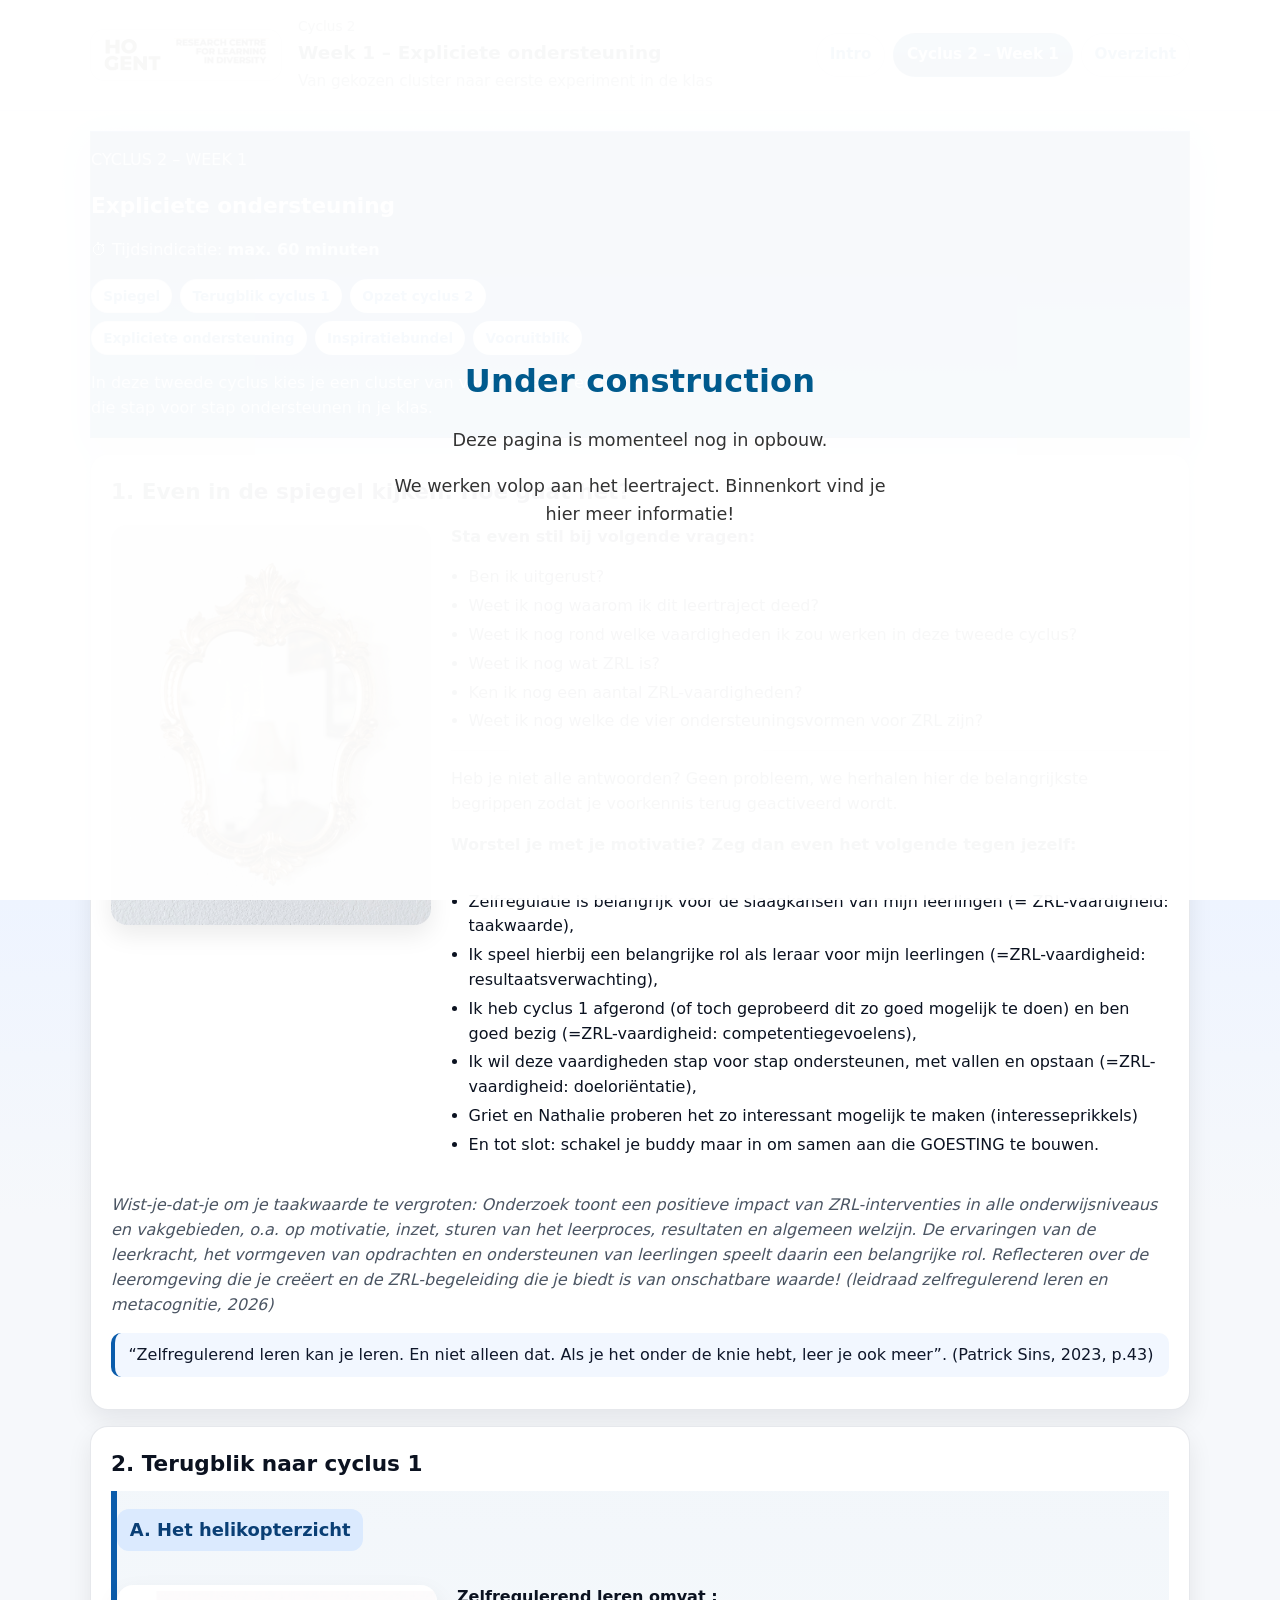
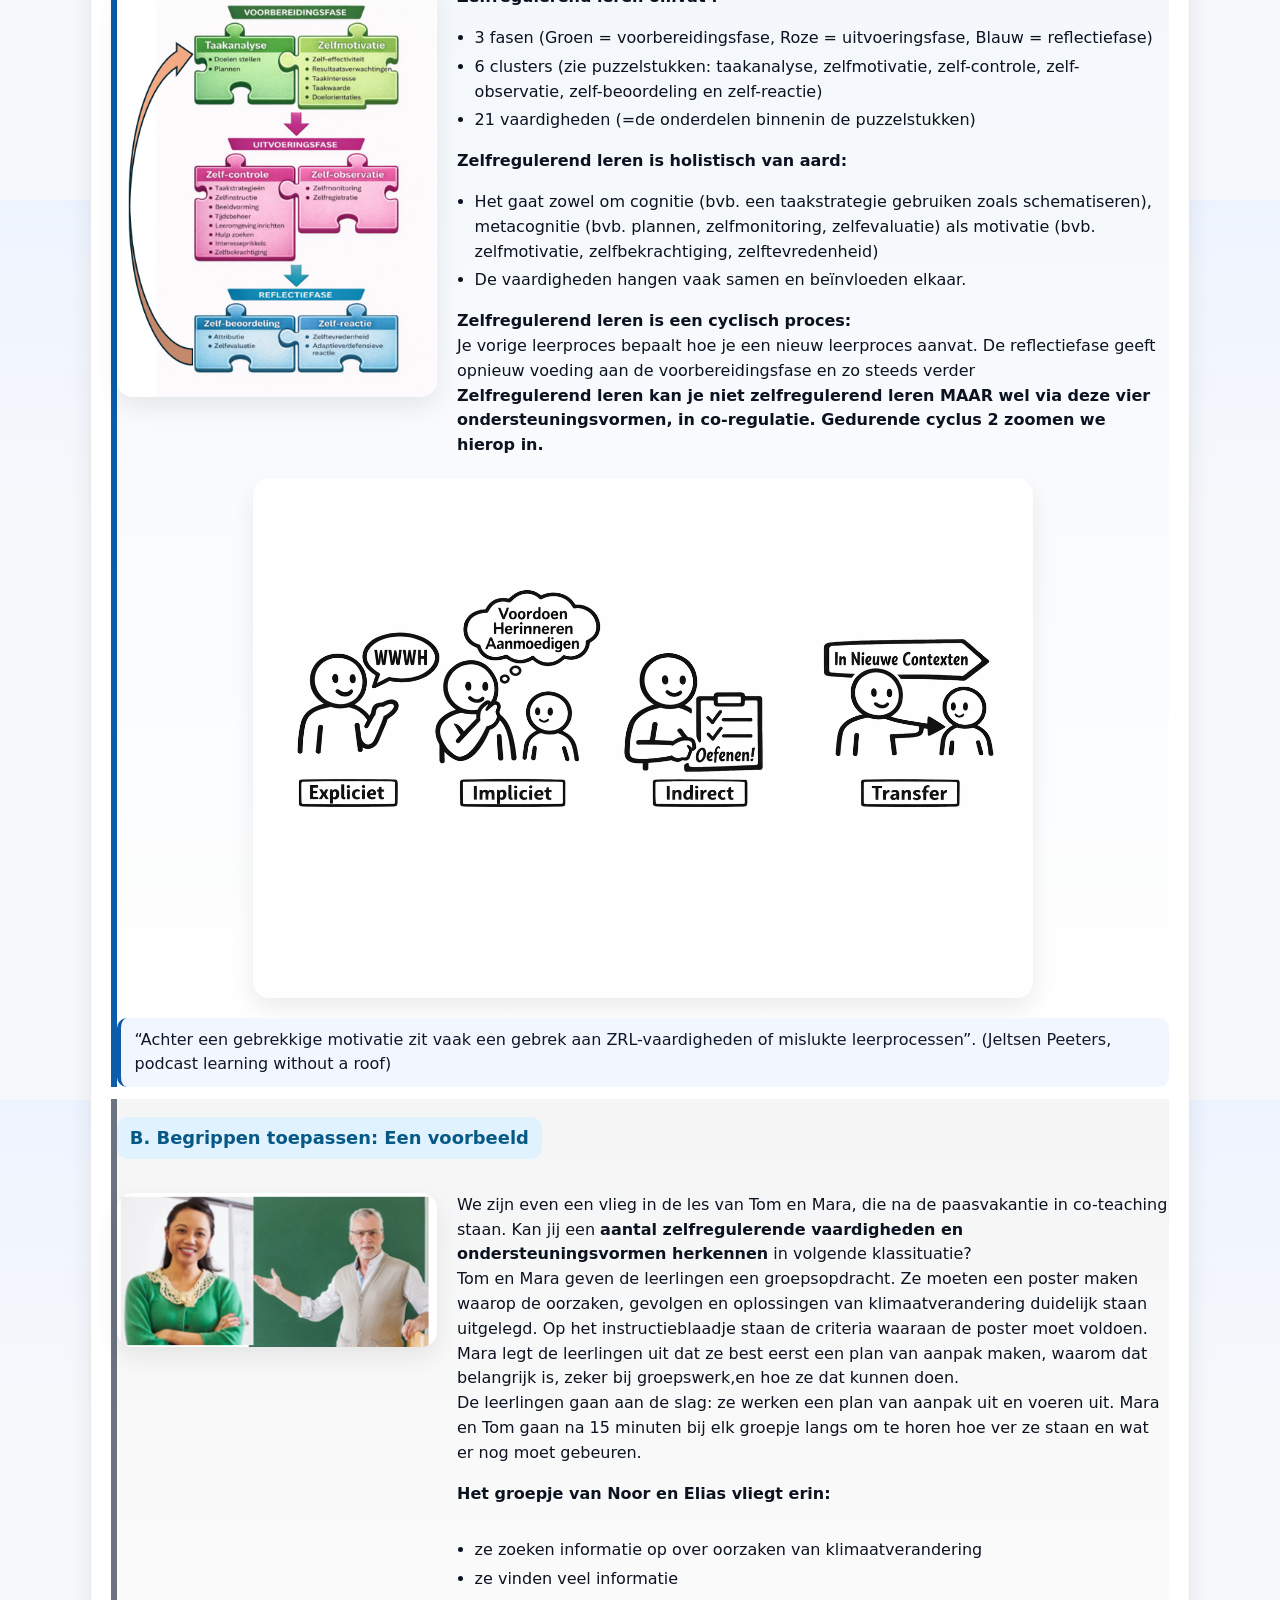
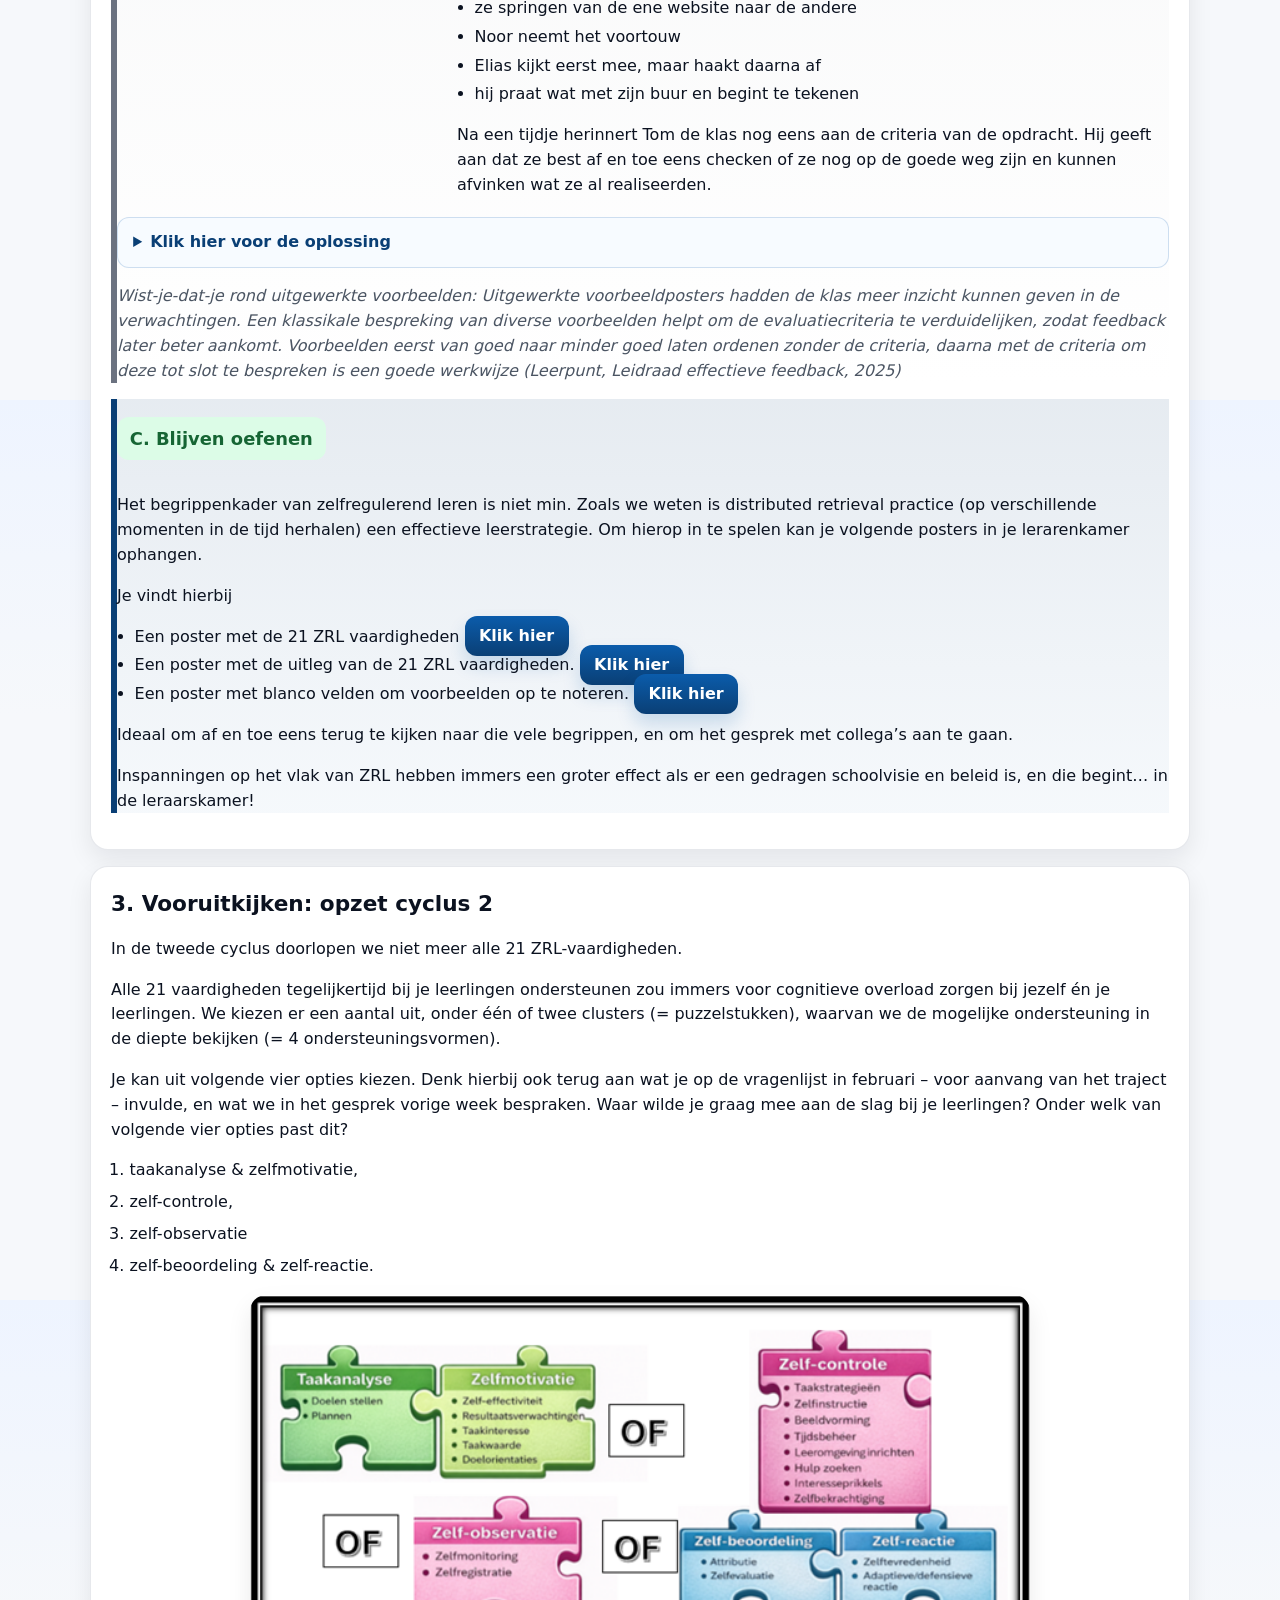
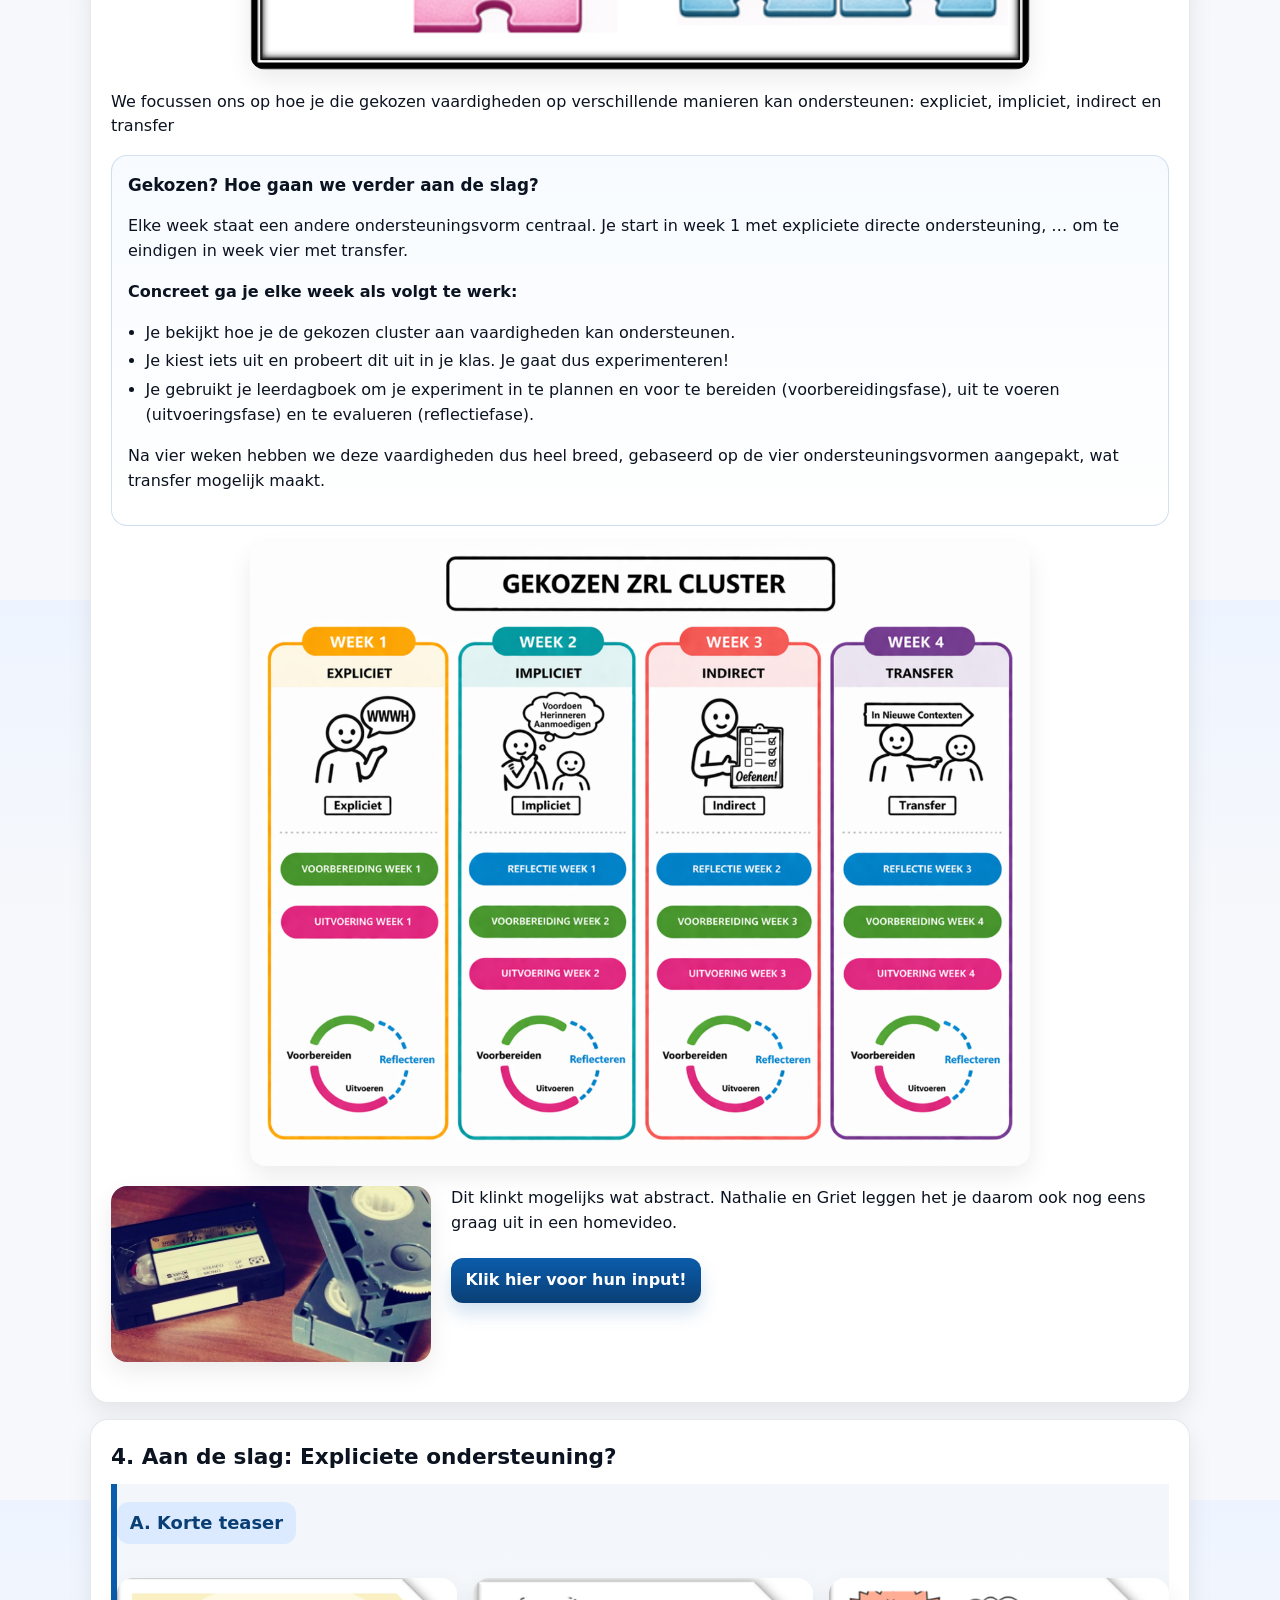
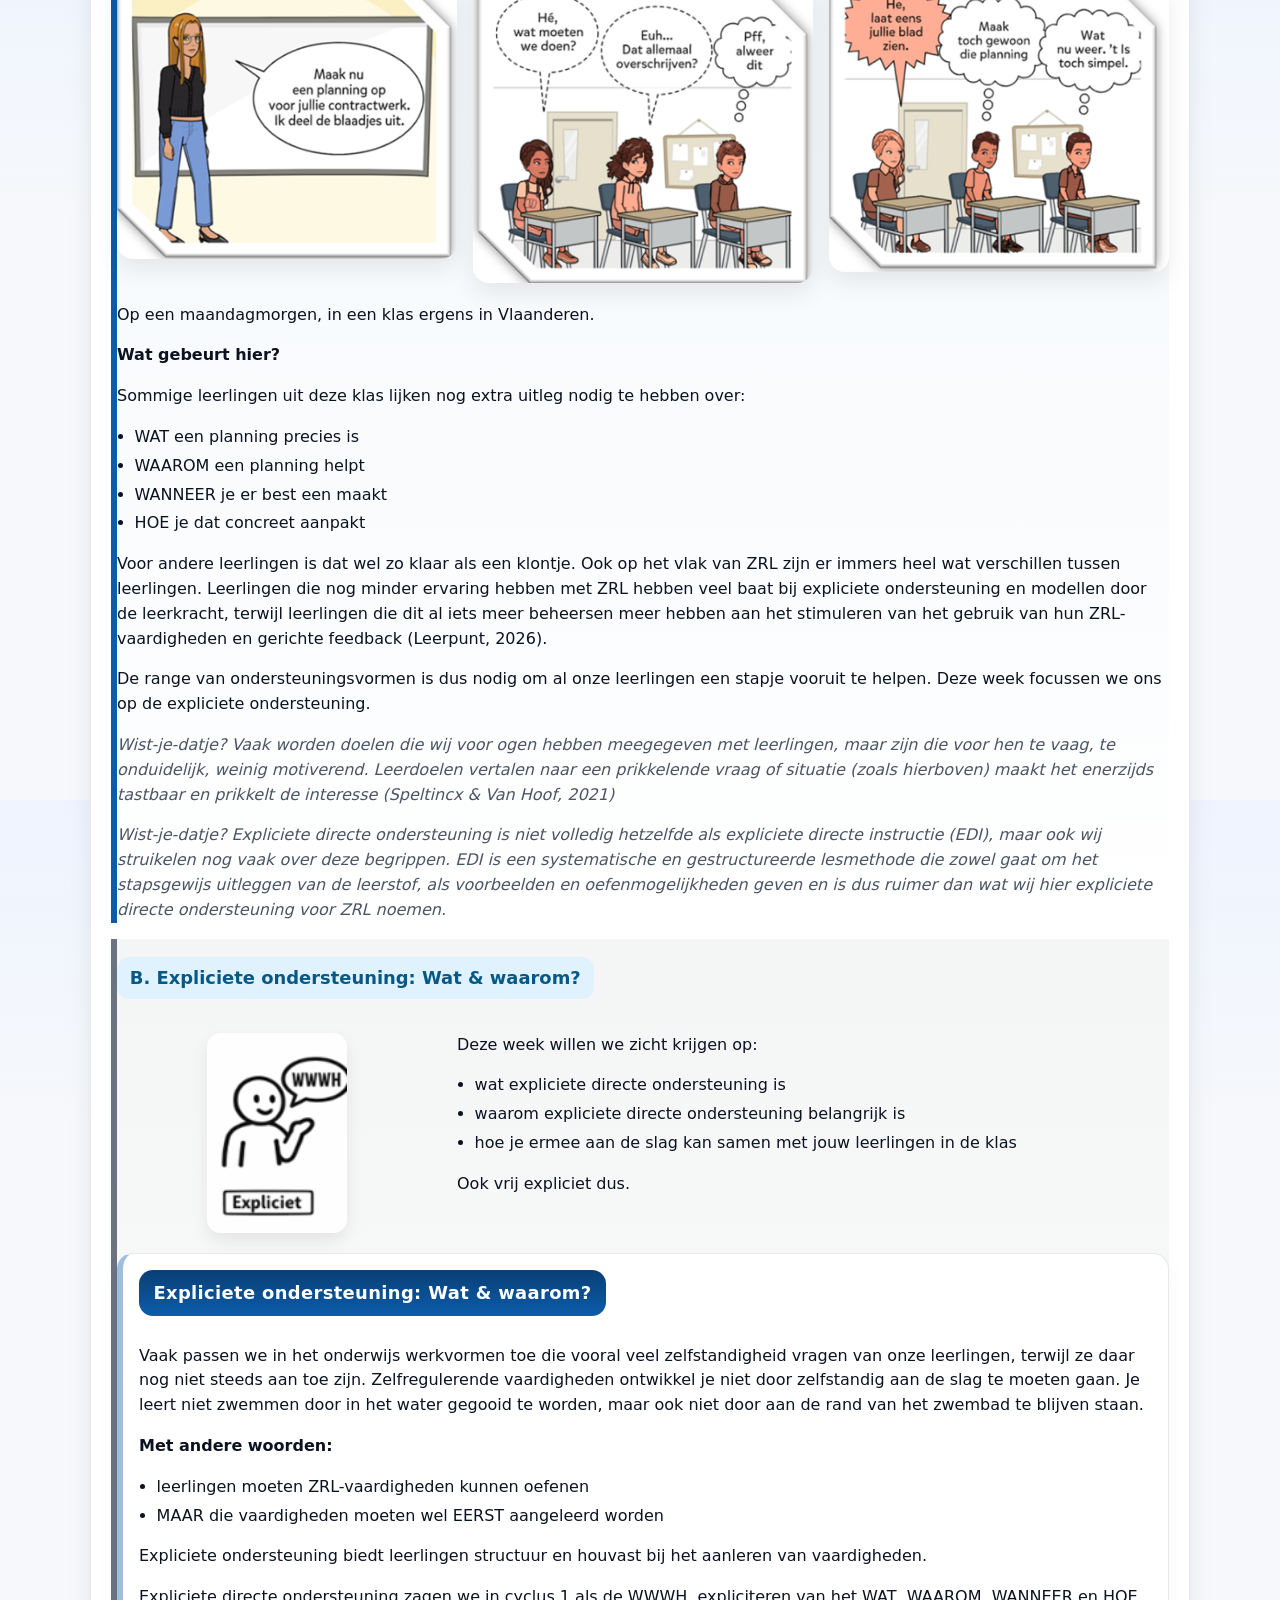
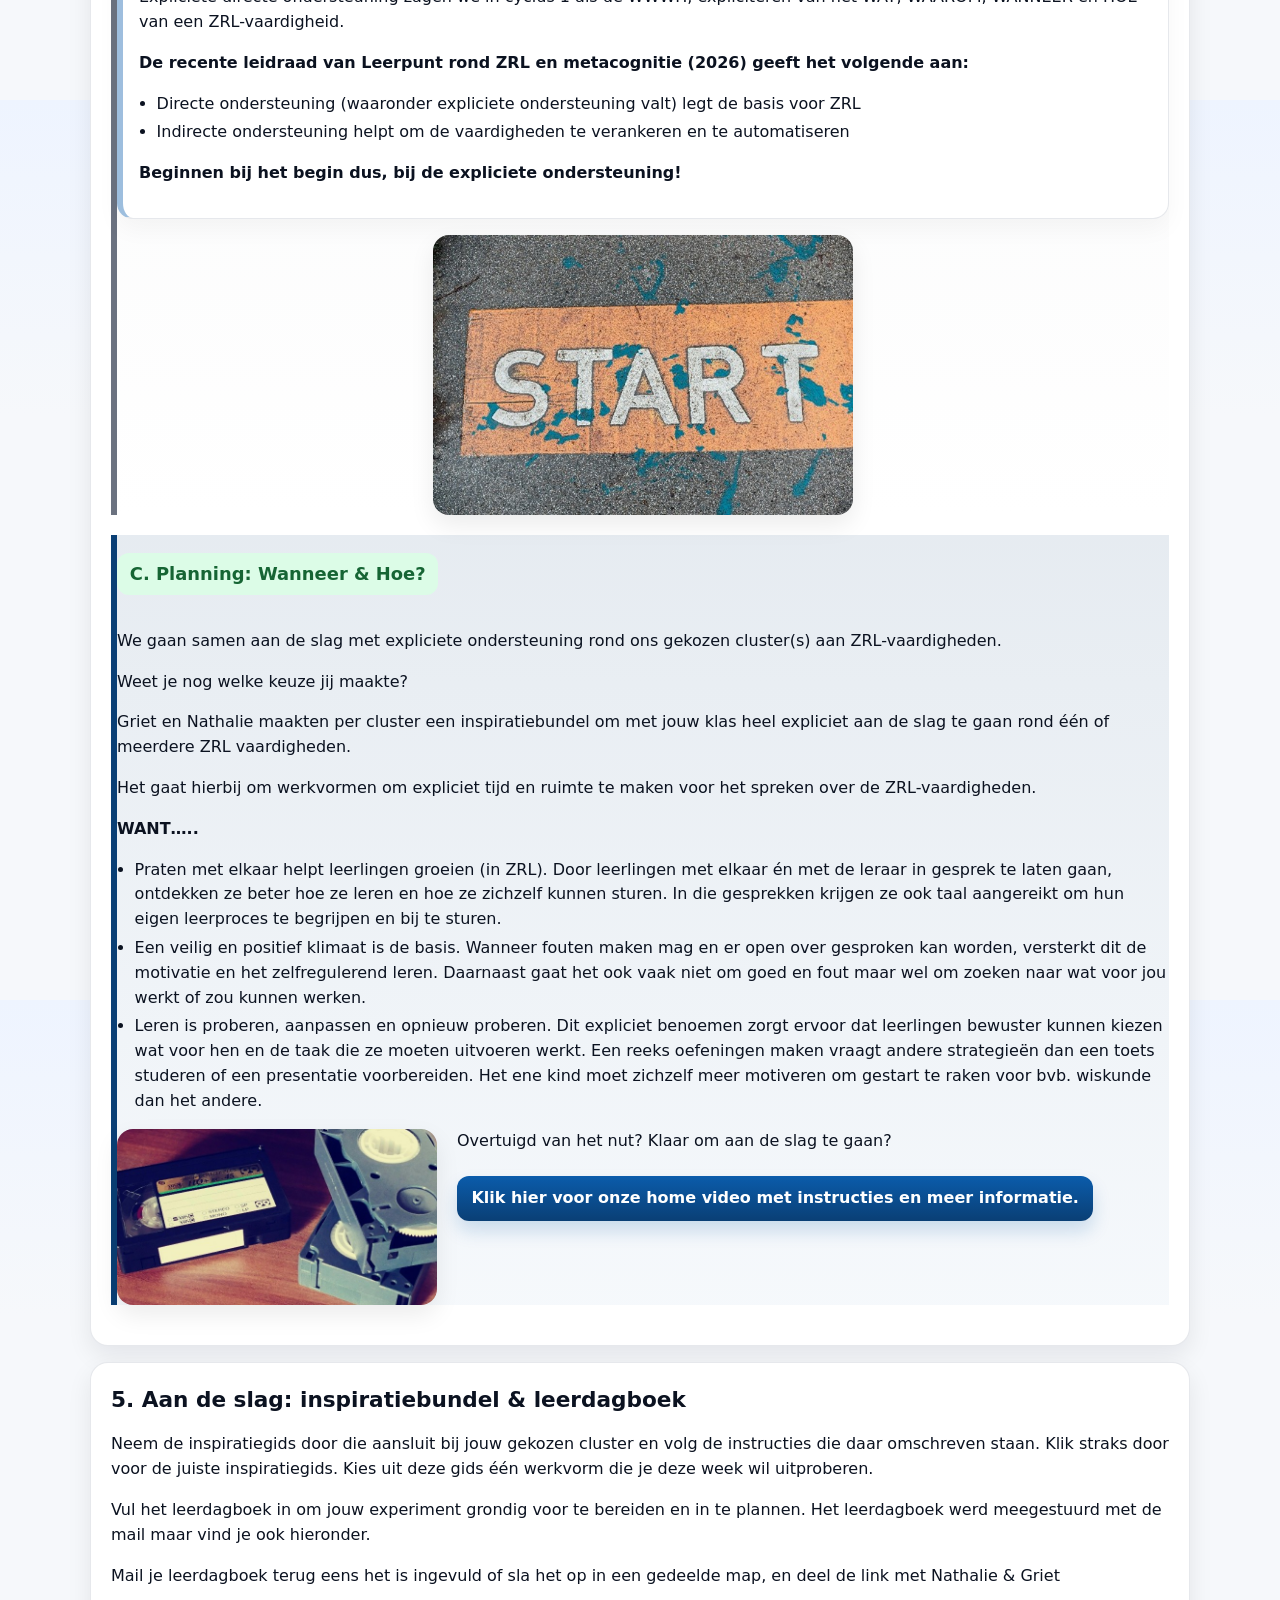
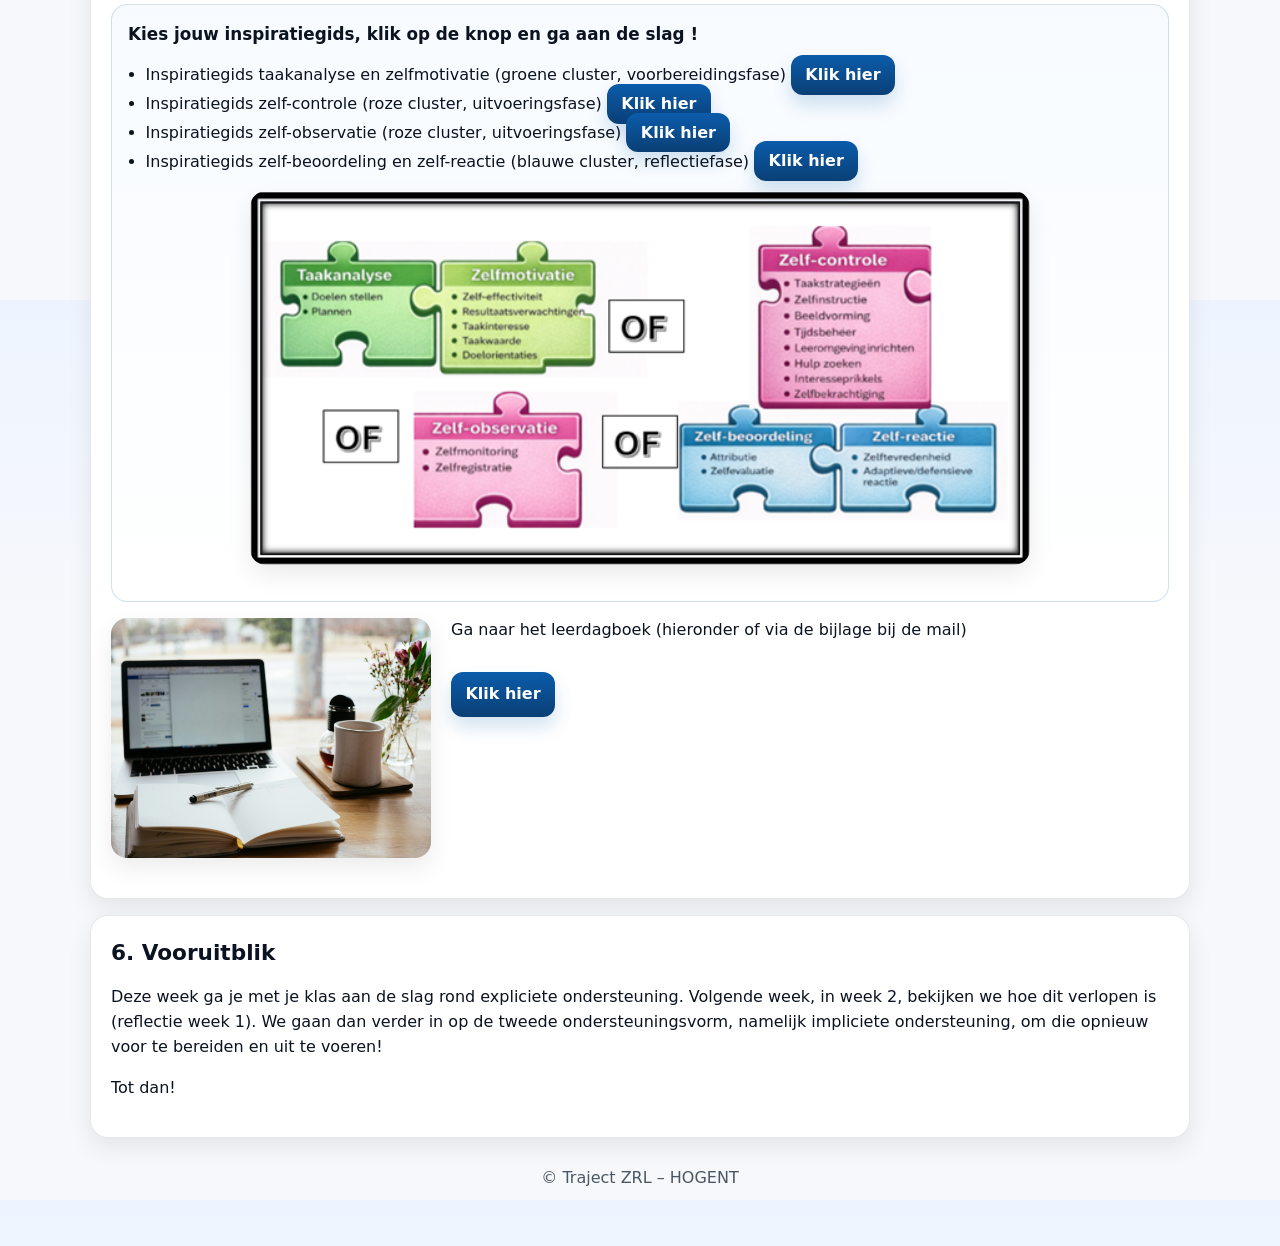
==== commit 55e275ff: "Update cyclus2-week1.html" ====
--- a/weeks/cyclus2-week1.html
+++ b/weeks/cyclus2-week1.html
@@ -515,5 +515,36 @@
   </main>
 
   <script src="../assets/js/main.js"></script>
+  <script>
+(function () {
+  let preview = new URLSearchParams(window.location.search)
+    .get('preview') === '1';
+
+  function showUnderConstruction() {
+    if (preview) return;
+
+    const overlay = document.createElement('div');
+    overlay.className = 'under-construction-overlay';
+
+    overlay.innerHTML = `
+      <div class="under-construction-content">
+        <h1>Under construction</h1>
+        <p>Deze pagina is momenteel nog in opbouw.</p>
+        <p>We werken volop aan het leertraject. Binnenkort vind je hier meer informatie!</p>
+      </div>
+    `;
+
+    document.body.appendChild(overlay);
+  }
+
+  showUnderConstruction();
+
+  document.addEventListener('keydown', function (event) {
+    if (event.ctrlKey && event.altKey && event.key.toLowerCase() === 'p') {
+      window.location.search = '?preview=1';
+    }
+  });
+})();
+</script>
 </body>
 </html>
--- a/assets/css/styles.css
+++ b/assets/css/styles.css
@@ -887,3 +887,69 @@
 .logout-button:hover {
   background: #f5f5f5;
 }
+.leerdagboek-reminder {
+  background-color: #f0f4f8;
+  border-left: 5px solid #005a8d;
+  border-radius: 6px;
+  padding: 16px 20px;
+  margin: 10px 0;
+  color: #333;
+}
+
+.leerdagboek-reminder strong {
+  display: block;
+  margin-bottom: 5px;
+  color: #005a8d;
+}
+
+.leerdagboek-reminder p {
+  margin: 0;
+}
+.metapro-dagboek-kader {
+  background: #f0f4f8;
+  border: 1px solid #d5e0e8;
+  border-left: 5px solid #005a8d;
+  border-radius: 6px;
+  padding: 16px 20px;
+  margin: 10px 0;
+  color: #333333;
+}
+
+.metapro-dagboek-kader strong {
+  display: block;
+  color: #005a8d;
+  margin-bottom: 8px;
+}
+
+.metapro-dagboek-kader p {
+  color: #333333;
+  margin: 0;
+}
+/* UNDER CONSTRUCTION */
+.under-construction-overlay {
+  position: fixed;
+  inset: 0;
+  z-index: 99999;
+  background: rgba(255, 255, 255, 0.97);
+  display: flex;
+  align-items: center;
+  justify-content: center;
+  text-align: center;
+  padding: 30px;
+}
+
+.under-construction-content {
+  max-width: 500px;
+}
+
+.under-construction-content h1 {
+  color: #005a8d;
+  font-size: 2rem;
+  margin-bottom: 20px;
+}
+
+.under-construction-content p {
+  color: #333;
+  font-size: 1.1rem;
+  line-height: 1.6;
+}
